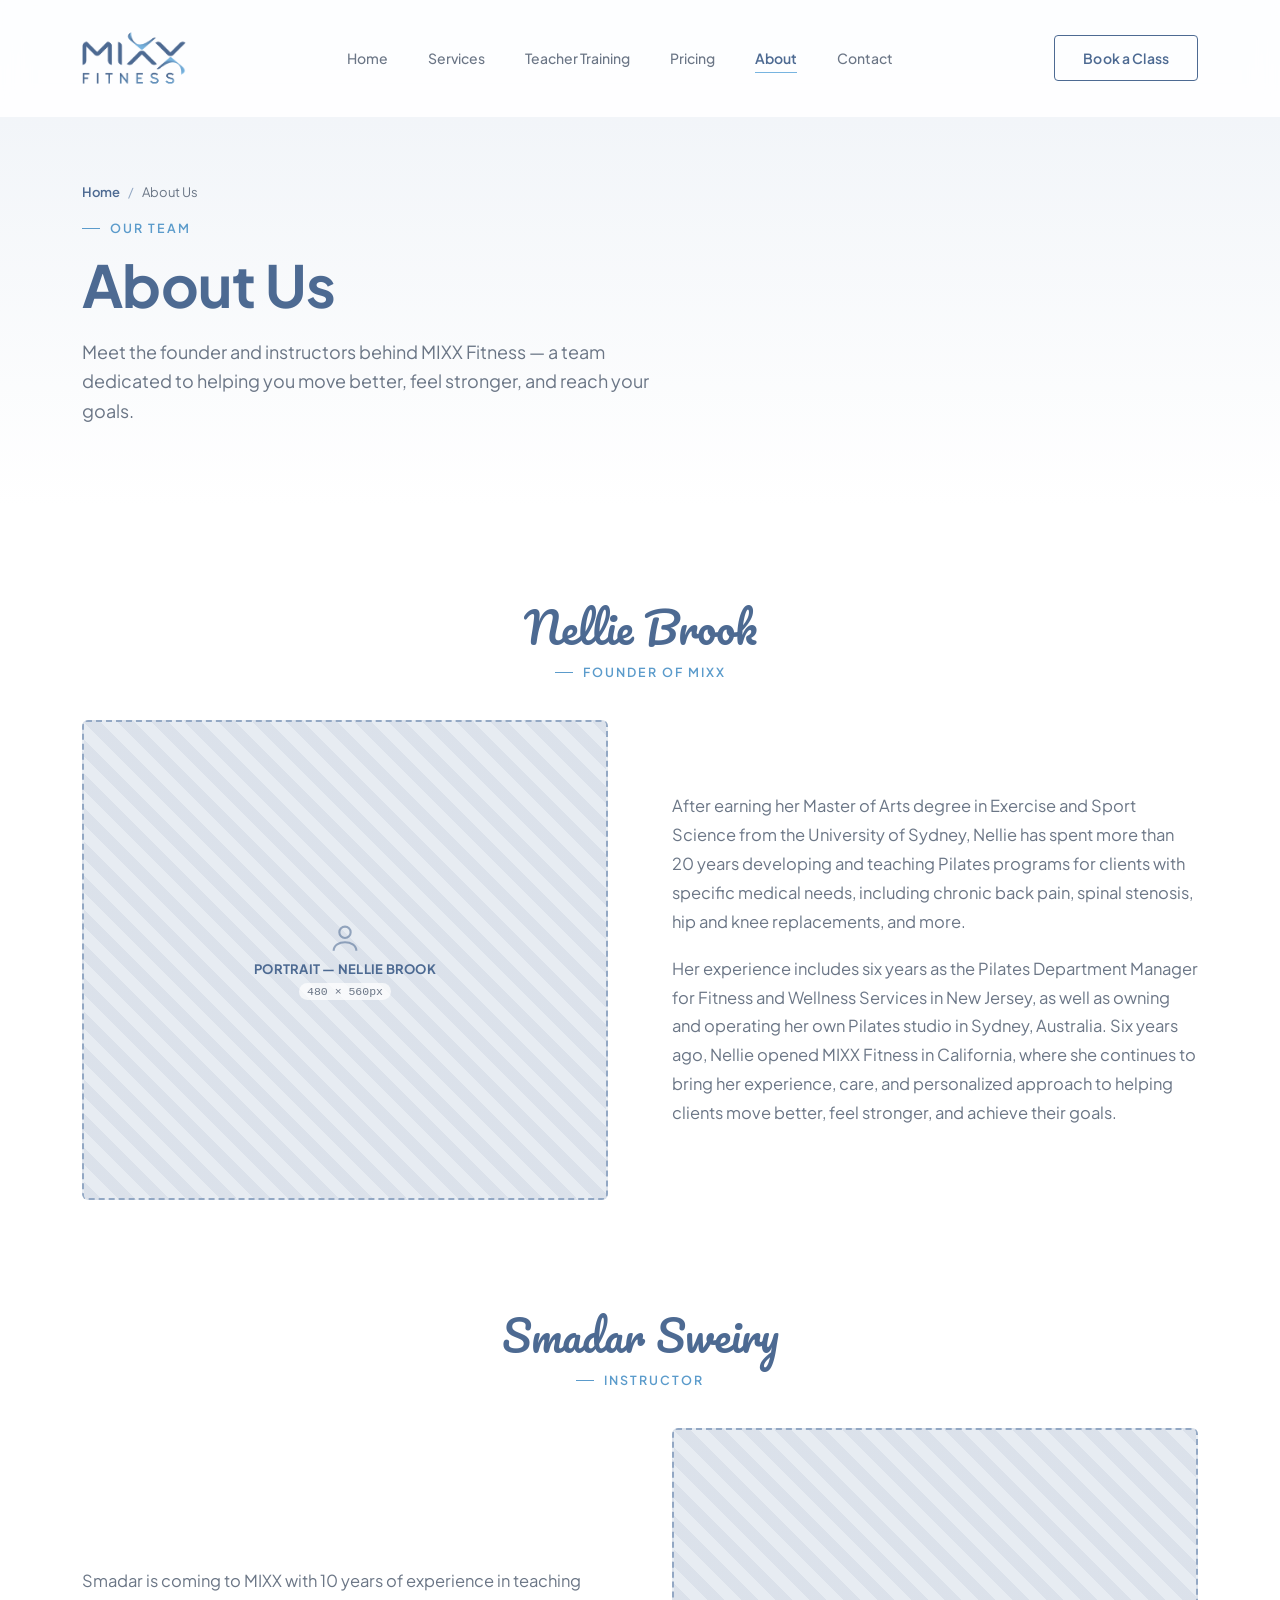
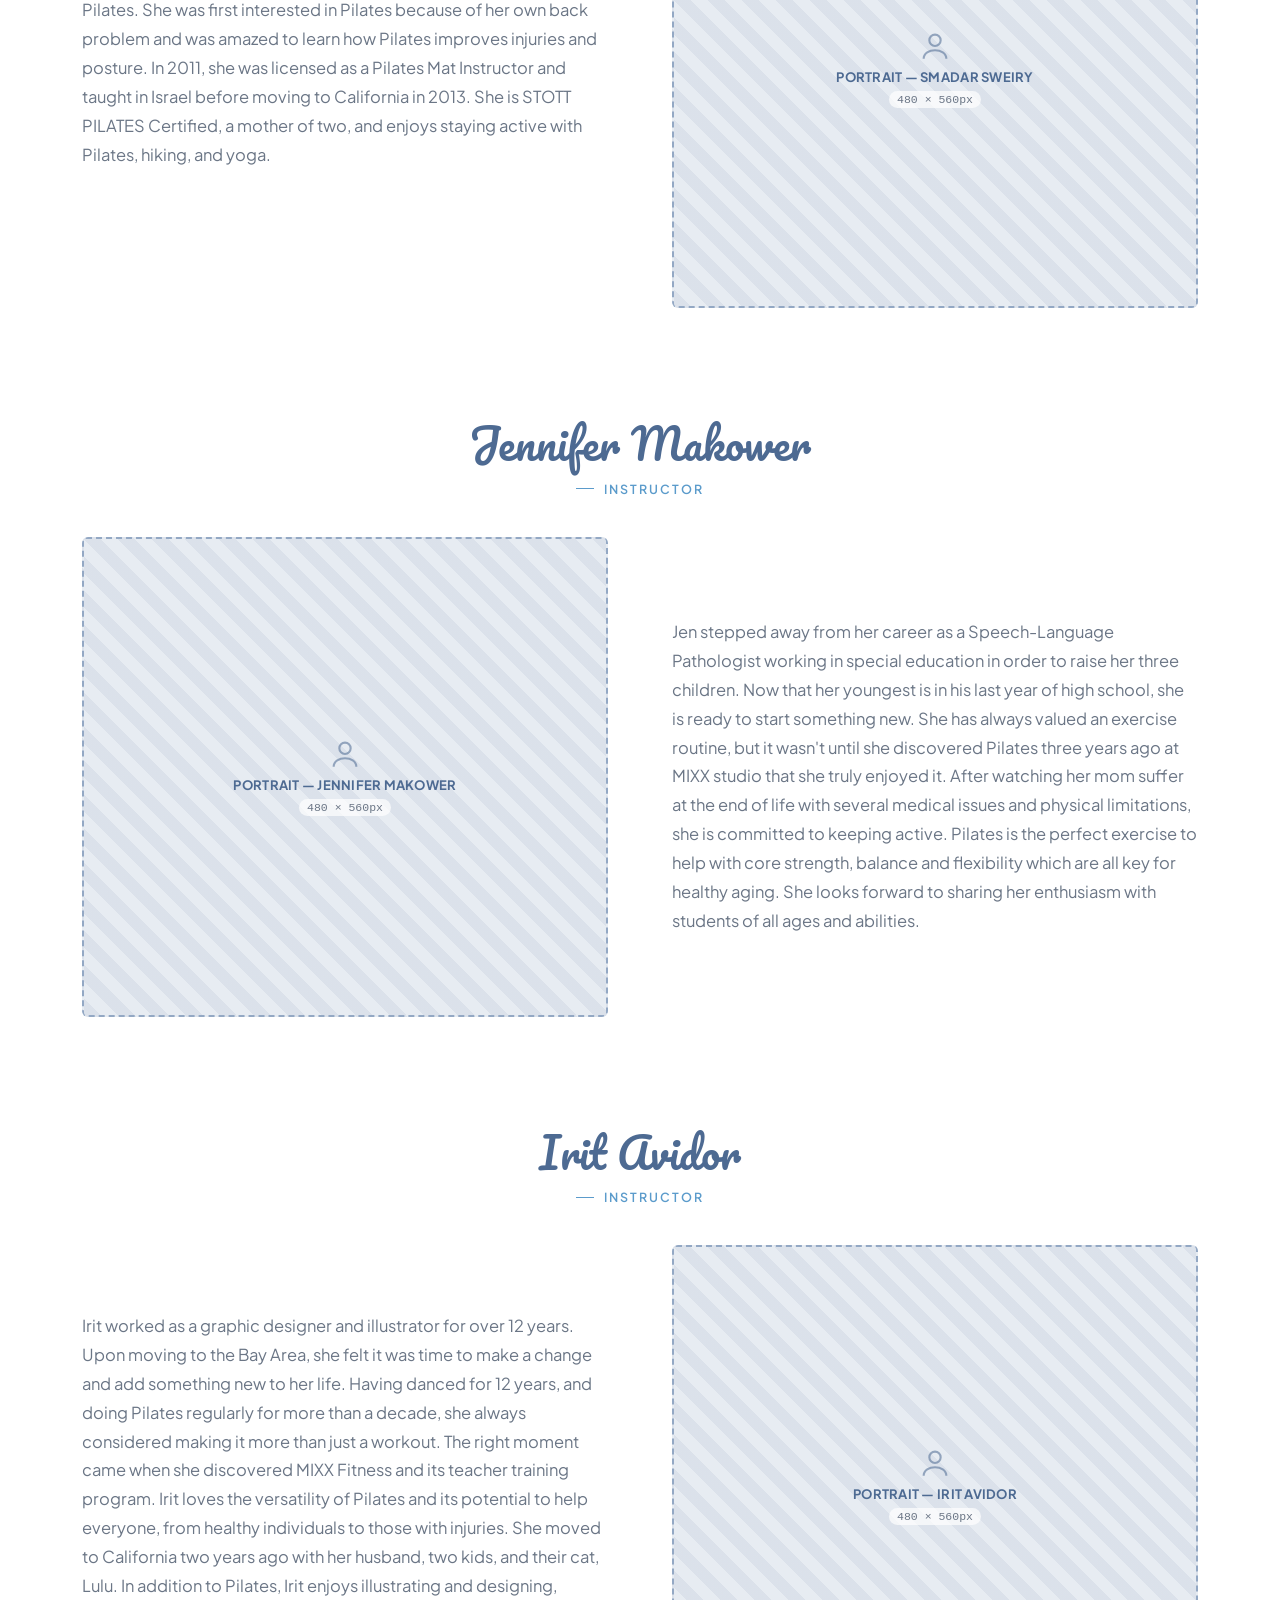
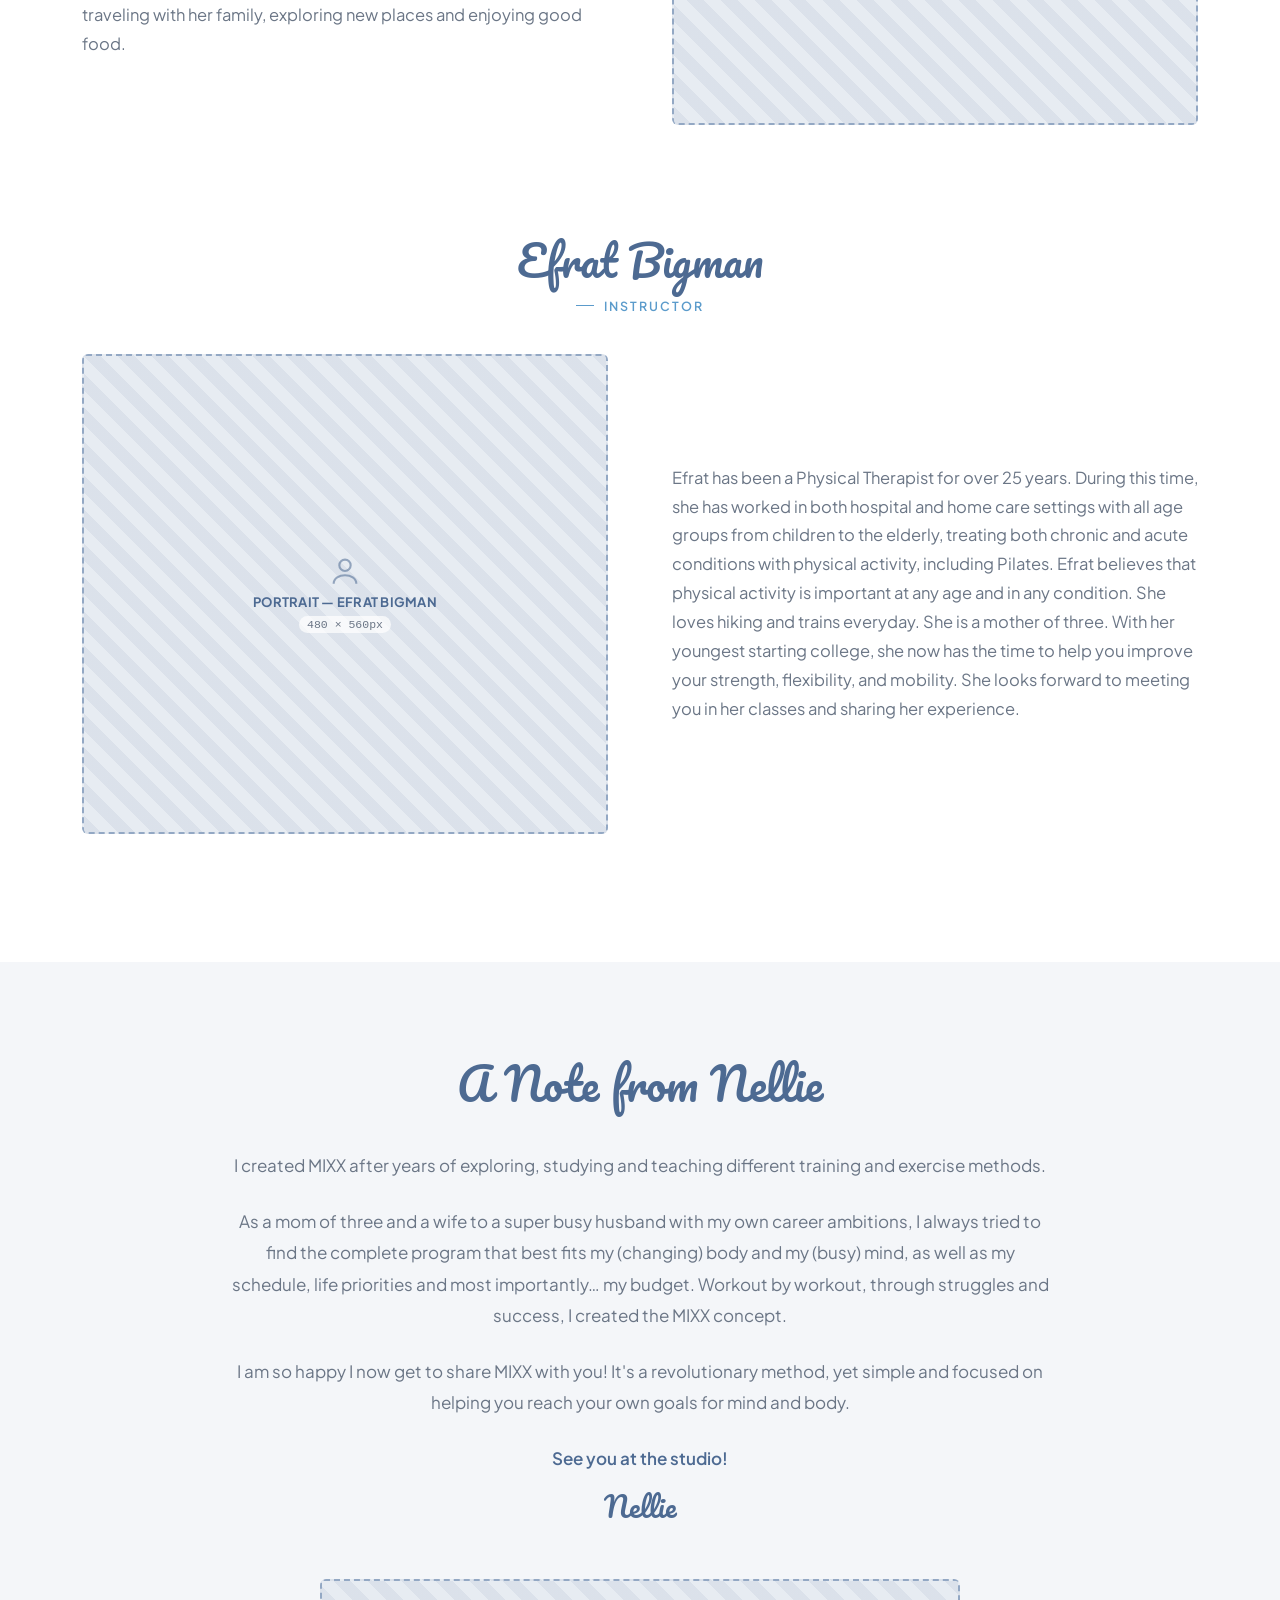
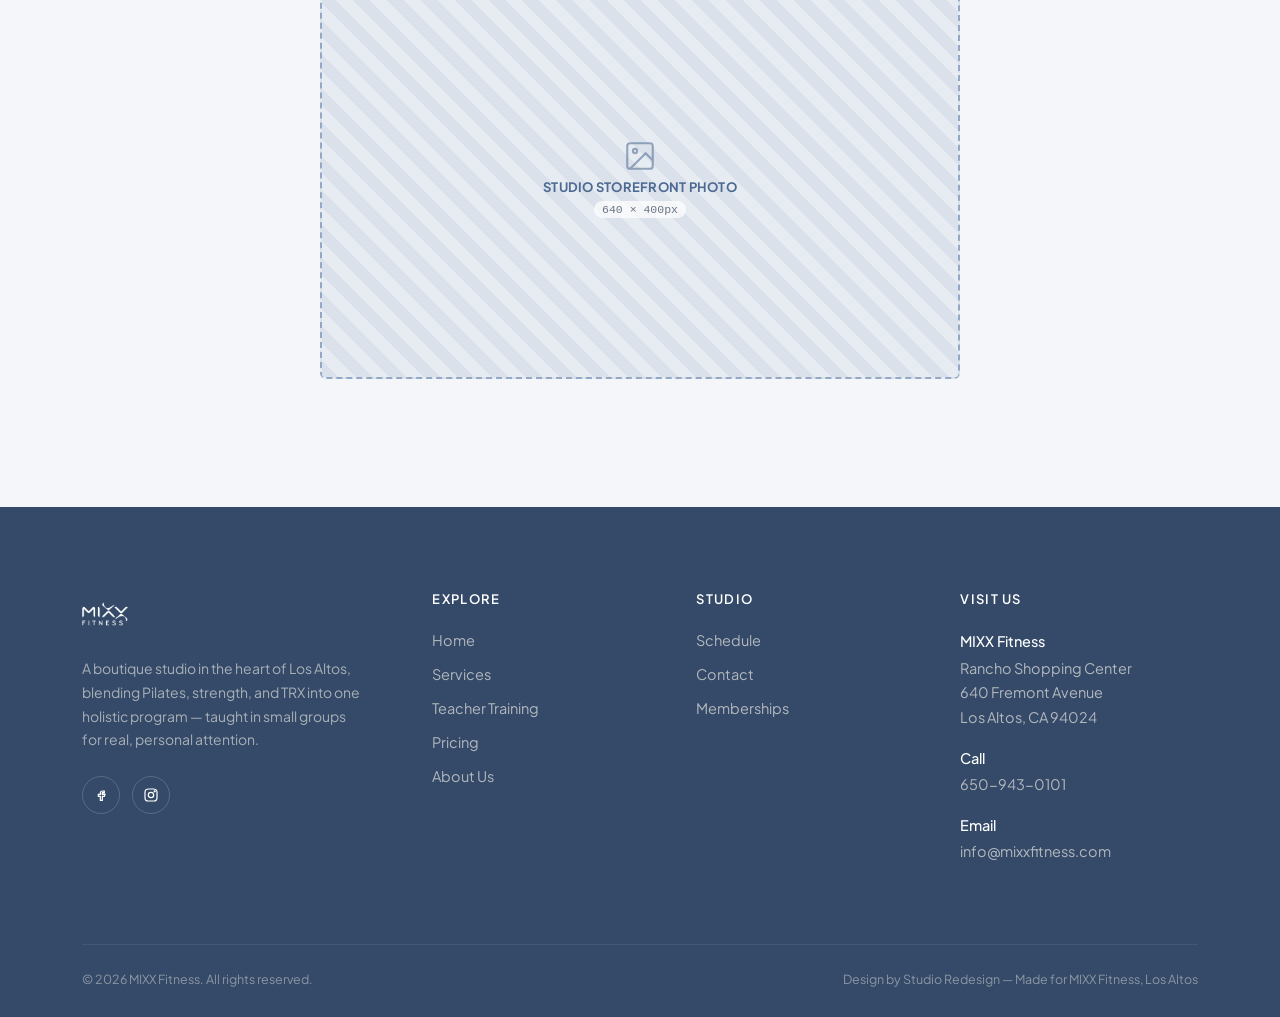
==== about.html @ 236ae7f0 "first commit" ====
<!DOCTYPE html>
<html lang="en">
<head>
<meta charset="UTF-8">
<meta name="viewport" content="width=device-width, initial-scale=1.0">
<title>About Us — MIXX Fitness</title>

<link rel="preconnect" href="https://fonts.googleapis.com">
<link rel="preconnect" href="https://fonts.gstatic.com" crossorigin>
<link href="https://fonts.googleapis.com/css2?family=Pacifico&family=Plus+Jakarta+Sans:ital,wght@0,400;0,500;0,600;0,700;0,800;1,400;1,500&display=swap" rel="stylesheet">
<link rel="stylesheet" href="assets/css/styles.css">
</head>
<body>

<header id="siteHeader">
  <div class="wrap nav-inner">
    <a href="index.html" class="logo">
      <img src="assets/images/logo.png" alt="MIXX Fitness logo" width="52" height="52">
    </a>
    <nav class="primary-nav" id="primaryNav">
      <a href="index.html">Home</a>
      <a href="services.html">Services</a>
      <a href="teacher-training.html">Teacher Training</a>
      <a href="pricing.html">Pricing</a>
      <a href="about.html" class="active">About</a>
      <a href="contact.html">Contact</a>
    </nav>
    <div class="header-cta">
      <a href="contact.html" class="btn btn-outline">Book a Class</a>
      <button class="menu-toggle" id="menuToggle" aria-label="Toggle menu">
        <span></span><span></span><span></span>
      </button>
    </div>
  </div>
</header>

<main>

  <!-- =====================================================================
       PAGE HERO — About Us
       ===================================================================== -->
  <section class="page-hero">
    <div class="wrap">
      <div class="breadcrumb reveal"><a href="index.html">Home</a><span>/</span>About Us</div>
      <div class="eyebrow reveal">Our Team</div>
      <h1 class="reveal">About Us</h1>
      <p class="lede reveal">Meet the founder and instructors behind MIXX Fitness — a team dedicated to helping you move better, feel stronger, and reach your goals.</p>
    </div>
  </section>

  <!-- =====================================================================
       TEAM BIOS
       ===================================================================== -->
  <section class="method section-pad" style="padding-top:96px;">
    <div class="wrap">

      <!-- Nellie Brook -->
      <div class="reveal" style="text-align:center; margin-bottom:40px;">
        <h2 style="font-family:var(--font-cursive); font-weight:400; color:var(--navy); font-size:clamp(30px,3.4vw,42px); line-height:1.2;">Nellie Brook</h2>
        <div class="eyebrow" style="justify-content:center; margin-top:12px;">Founder of MIXX</div>
      </div>
      <div class="method-row reveal" style="margin-bottom:110px;">
        <!-- IMAGE: Nellie portrait -->
        <div class="method-visual" style="height:480px;">
          <div class="img-placeholder">
            <svg class="ph-icon" viewBox="0 0 24 24" fill="none" stroke="currentColor" stroke-width="1.5"><circle cx="12" cy="8" r="4"/><path d="M4 21c0-4 4-6 8-6s8 2 8 6"/></svg>
            <span class="ph-label">PORTRAIT — NELLIE BROOK</span>
            <span class="ph-dims">480 × 560px</span>
          </div>
        </div>
        <div class="method-text">
          <p style="margin-bottom:18px;">After earning her Master of Arts degree in Exercise and Sport Science from the University of Sydney, Nellie has spent more than 20 years developing and teaching Pilates programs for clients with specific medical needs, including chronic back pain, spinal stenosis, hip and knee replacements, and more.</p>
          <p>Her experience includes six years as the Pilates Department Manager for Fitness and Wellness Services in New Jersey, as well as owning and operating her own Pilates studio in Sydney, Australia. Six years ago, Nellie opened MIXX Fitness in California, where she continues to bring her experience, care, and personalized approach to helping clients move better, feel stronger, and achieve their goals.</p>
        </div>
      </div>

      <!-- Smadar Sweiry -->
      <div class="reveal" style="text-align:center; margin-bottom:40px;">
        <h2 style="font-family:var(--font-cursive); font-weight:400; color:var(--navy); font-size:clamp(30px,3.4vw,42px); line-height:1.2;">Smadar Sweiry</h2>
        <div class="eyebrow" style="justify-content:center; margin-top:12px;">Instructor</div>
      </div>
      <div class="method-row reverse reveal" style="margin-bottom:110px;">
        <!-- IMAGE: Smadar portrait -->
        <div class="method-visual" style="height:480px;">
          <div class="img-placeholder">
            <svg class="ph-icon" viewBox="0 0 24 24" fill="none" stroke="currentColor" stroke-width="1.5"><circle cx="12" cy="8" r="4"/><path d="M4 21c0-4 4-6 8-6s8 2 8 6"/></svg>
            <span class="ph-label">PORTRAIT — SMADAR SWEIRY</span>
            <span class="ph-dims">480 × 560px</span>
          </div>
        </div>
        <div class="method-text">
          <p>Smadar is coming to MIXX with 10 years of experience in teaching Pilates. She was first interested in Pilates because of her own back problem and was amazed to learn how Pilates improves injuries and posture. In 2011, she was licensed as a Pilates Mat Instructor and taught in Israel before moving to California in 2013. She is STOTT PILATES Certified, a mother of two, and enjoys staying active with Pilates, hiking, and yoga.</p>
        </div>
      </div>

      <!-- Jennifer Makower -->
      <div class="reveal" style="text-align:center; margin-bottom:40px;">
        <h2 style="font-family:var(--font-cursive); font-weight:400; color:var(--navy); font-size:clamp(30px,3.4vw,42px); line-height:1.2;">Jennifer Makower</h2>
        <div class="eyebrow" style="justify-content:center; margin-top:12px;">Instructor</div>
      </div>
      <div class="method-row reveal" style="margin-bottom:110px;">
        <!-- IMAGE: Jennifer portrait -->
        <div class="method-visual" style="height:480px;">
          <div class="img-placeholder">
            <svg class="ph-icon" viewBox="0 0 24 24" fill="none" stroke="currentColor" stroke-width="1.5"><circle cx="12" cy="8" r="4"/><path d="M4 21c0-4 4-6 8-6s8 2 8 6"/></svg>
            <span class="ph-label">PORTRAIT — JENNIFER MAKOWER</span>
            <span class="ph-dims">480 × 560px</span>
          </div>
        </div>
        <div class="method-text">
          <p>Jen stepped away from her career as a Speech-Language Pathologist working in special education in order to raise her three children. Now that her youngest is in his last year of high school, she is ready to start something new. She has always valued an exercise routine, but it wasn't until she discovered Pilates three years ago at MIXX studio that she truly enjoyed it. After watching her mom suffer at the end of life with several medical issues and physical limitations, she is committed to keeping active. Pilates is the perfect exercise to help with core strength, balance and flexibility which are all key for healthy aging. She looks forward to sharing her enthusiasm with students of all ages and abilities.</p>
        </div>
      </div>

      <!-- Irit Avidor -->
      <div class="reveal" style="text-align:center; margin-bottom:40px;">
        <h2 style="font-family:var(--font-cursive); font-weight:400; color:var(--navy); font-size:clamp(30px,3.4vw,42px); line-height:1.2;">Irit Avidor</h2>
        <div class="eyebrow" style="justify-content:center; margin-top:12px;">Instructor</div>
      </div>
      <div class="method-row reverse reveal" style="margin-bottom:110px;">
        <!-- IMAGE: Irit portrait -->
        <div class="method-visual" style="height:480px;">
          <div class="img-placeholder">
            <svg class="ph-icon" viewBox="0 0 24 24" fill="none" stroke="currentColor" stroke-width="1.5"><circle cx="12" cy="8" r="4"/><path d="M4 21c0-4 4-6 8-6s8 2 8 6"/></svg>
            <span class="ph-label">PORTRAIT — IRIT AVIDOR</span>
            <span class="ph-dims">480 × 560px</span>
          </div>
        </div>
        <div class="method-text">
          <p>Irit worked as a graphic designer and illustrator for over 12 years. Upon moving to the Bay Area, she felt it was time to make a change and add something new to her life. Having danced for 12 years, and doing Pilates regularly for more than a decade, she always considered making it more than just a workout. The right moment came when she discovered MIXX Fitness and its teacher training program. Irit loves the versatility of Pilates and its potential to help everyone, from healthy individuals to those with injuries. She moved to California two years ago with her husband, two kids, and their cat, Lulu. In addition to Pilates, Irit enjoys illustrating and designing, traveling with her family, exploring new places and enjoying good food.</p>
        </div>
      </div>

      <!-- Efrat Bigman -->
      <div class="reveal" style="text-align:center; margin-bottom:40px;">
        <h2 style="font-family:var(--font-cursive); font-weight:400; color:var(--navy); font-size:clamp(30px,3.4vw,42px); line-height:1.2;">Efrat Bigman</h2>
        <div class="eyebrow" style="justify-content:center; margin-top:12px;">Instructor</div>
      </div>
      <div class="method-row reveal">
        <!-- IMAGE: Efrat portrait -->
        <div class="method-visual" style="height:480px;">
          <div class="img-placeholder">
            <svg class="ph-icon" viewBox="0 0 24 24" fill="none" stroke="currentColor" stroke-width="1.5"><circle cx="12" cy="8" r="4"/><path d="M4 21c0-4 4-6 8-6s8 2 8 6"/></svg>
            <span class="ph-label">PORTRAIT — EFRAT BIGMAN</span>
            <span class="ph-dims">480 × 560px</span>
          </div>
        </div>
        <div class="method-text">
          <p>Efrat has been a Physical Therapist for over 25 years. During this time, she has worked in both hospital and home care settings with all age groups from children to the elderly, treating both chronic and acute conditions with physical activity, including Pilates. Efrat believes that physical activity is important at any age and in any condition. She loves hiking and trains everyday. She is a mother of three. With her youngest starting college, she now has the time to help you improve your strength, flexibility, and mobility. She looks forward to meeting you in her classes and sharing her experience.</p>
        </div>
      </div>

    </div>
  </section>

  <!-- =====================================================================
       A NOTE FROM NELLIE
       ===================================================================== -->
  <section class="section-pad" style="background:var(--sand); padding-top:96px;">
    <div class="wrap">
      <div class="reveal" style="max-width:820px; margin:0 auto; text-align:center;">
        <h2 style="font-family:var(--font-cursive); font-weight:400; color:var(--navy); font-size:clamp(30px,3.6vw,44px); line-height:1.2; margin-bottom:40px;">A Note from Nellie</h2>

        <p style="font-size:17px; line-height:1.85; color:var(--ink-soft); margin-bottom:24px;">I created MIXX after years of exploring, studying and teaching different training and exercise methods.</p>

        <p style="font-size:17px; line-height:1.85; color:var(--ink-soft); margin-bottom:24px;">As a mom of three and a wife to a super busy husband with my own career ambitions, I always tried to find the complete program that best fits my (changing) body and my (busy) mind, as well as my schedule, life priorities and most importantly… my budget. Workout by workout, through struggles and success, I created the MIXX concept.</p>

        <p style="font-size:17px; line-height:1.85; color:var(--ink-soft); margin-bottom:24px;">I am so happy I now get to share MIXX with you! It's a revolutionary method, yet simple and focused on helping you reach your own goals for mind and body.</p>

        <p style="font-size:17px; line-height:1.85; color:var(--navy); font-weight:600; margin-bottom:8px;">See you at the studio!</p>
        <p style="font-family:var(--font-cursive); font-weight:400; color:var(--navy); font-size:28px; margin-bottom:48px;">Nellie</p>

        <!-- IMAGE: Studio storefront photo -->
        <div class="method-visual" style="height:400px; max-width:640px; margin:0 auto;">
          <div class="img-placeholder">
            <svg class="ph-icon" viewBox="0 0 24 24" fill="none" stroke="currentColor" stroke-width="1.5"><rect x="3" y="3" width="18" height="18" rx="2"/><circle cx="8.5" cy="8.5" r="1.5"/><path d="M21 15l-5-5L5 21"/></svg>
            <span class="ph-label">STUDIO STOREFRONT PHOTO</span>
            <span class="ph-dims">640 × 400px</span>
          </div>
        </div>
      </div>
    </div>
  </section>

</main>

<footer>
  <div class="wrap">
    <div class="footer-grid">
      <div class="footer-brand reveal">
        <a href="index.html" class="logo">
          <img src="assets/images/logo.png" alt="MIXX Fitness logo" width="46" height="46">
        </a>
        <p>A boutique studio in the heart of Los Altos, blending Pilates, strength, and TRX into one holistic program — taught in small groups for real, personal attention.</p>
        <div class="footer-socials">
          <a href="#" aria-label="Facebook"><svg viewBox="0 0 24 24" stroke-width="1.8"><path d="M14 9h3V6h-3c-1.7 0-3 1.3-3 3v2H8v3h3v6h3v-6h3l1-3h-4V9c0-.6.4-1 1-1z"/></svg></a>
          <a href="#" aria-label="Instagram"><svg viewBox="0 0 24 24" stroke-width="1.8"><rect x="3" y="3" width="18" height="18" rx="5"/><circle cx="12" cy="12" r="4"/><circle cx="17.5" cy="6.5" r="0.8" fill="white"/></svg></a>
        </div>
      </div>
      <div class="footer-col reveal">
        <h4>Explore</h4>
        <ul>
          <li><a href="index.html">Home</a></li>
          <li><a href="services.html">Services</a></li>
          <li><a href="teacher-training.html">Teacher Training</a></li>
          <li><a href="pricing.html">Pricing</a></li>
          <li><a href="about.html">About Us</a></li>
        </ul>
      </div>
      <div class="footer-col reveal">
        <h4>Studio</h4>
        <ul>
          <li><a href="schedule.html">Schedule</a></li>
          <li><a href="contact.html">Contact</a></li>
          <li><a href="pricing.html">Memberships</a></li>
        </ul>
      </div>
      <div class="footer-col reveal">
        <h4>Visit Us</h4>
        <div class="contact-line"><strong>MIXX Fitness</strong>Rancho Shopping Center<br>640 Fremont Avenue<br>Los Altos, CA 94024</div>
        <div class="contact-line"><strong>Call</strong>650-943-0101</div>
        <div class="contact-line"><strong>Email</strong>info@mixxfitness.com</div>
      </div>
    </div>
    <div class="footer-bottom">
      <span>© 2026 MIXX Fitness. All rights reserved.</span>
      <span>Design by Studio Redesign — Made for MIXX Fitness, Los Altos</span>
    </div>
  </div>
</footer>

<button class="top-btn" id="topBtn" aria-label="Back to top">
  <svg viewBox="0 0 24 24" fill="none" stroke-width="2" stroke-linecap="round" stroke-linejoin="round"><path d="M12 19V5M5 12l7-7 7 7"/></svg>
</button>

<script src="assets/js/script.js"></script>
</body>
</html>
---- assets/css/styles.css ----
/* =====================================================================
   MIXX FITNESS — SHARED STYLESHEET
   Used by every page. Edit here once, it updates the whole site.
   ===================================================================== */

:root{
  --navy: #4D6A92;
  --navy-deep: #344A68;
  --sand: #F4F6F9;
  --sand-soft: #FFFFFF;
  --clay: #77B4E0;
  --clay-dark: #5B9BCB;
  --sage: #93A8C4;
  --sage-deep: #6E84A4;
  --ink: #38465A;
  --ink-soft: #6B7686;
  --line: rgba(77,106,146,0.14);
  --white: #FFFFFF;

  --font-display: 'Plus Jakarta Sans', sans-serif;
  --font-body: 'Plus Jakarta Sans', sans-serif;
  --font-cursive: 'Pacifico', cursive;

  --container: 1180px;
  --radius: 4px;
}

*{ margin:0; padding:0; box-sizing:border-box; }
html{ scroll-behavior:smooth; }
body{
  font-family: var(--font-body);
  color: var(--ink);
  background: var(--sand-soft);
  -webkit-font-smoothing: antialiased;
  overflow-x:hidden;
}
img{ max-width:100%; display:block; }
a{ color:inherit; text-decoration:none; }
ul{ list-style:none; }
button{ font-family:inherit; cursor:pointer; border:none; background:none; }

.wrap{
  max-width: var(--container);
  margin: 0 auto;
  padding: 0 32px;
}

/* =====================================================================
   IMAGE PLACEHOLDER SYSTEM
   Every spot in this site where a real photo/image should go uses this
   placeholder so it's obvious in the browser AND in the file.
   TO REPLACE: delete the .img-placeholder <div> and put your own
   <img src="assets/images/your-file.jpg" alt="..."> in its place,
   using the same dimensions noted in the label.
   ===================================================================== */
.img-placeholder{
  width:100%;
  height:100%;
  background:
    repeating-linear-gradient(45deg, rgba(77,106,146,0.08) 0px, rgba(77,106,146,0.08) 12px, transparent 12px, transparent 24px),
    #E7ECF2;
  border: 2px dashed var(--sage);
  border-radius: 4px;
  display:flex;
  flex-direction:column;
  align-items:center;
  justify-content:center;
  text-align:center;
  color: var(--navy);
  gap:6px;
  padding: 16px;
  min-height: 100px;
}
.img-placeholder .ph-icon{
  width:34px; height:34px;
  opacity:0.55;
}
.img-placeholder .ph-label{
  font-size:13px;
  font-weight:700;
  letter-spacing:0.02em;
}
.img-placeholder .ph-dims{
  font-size:11.5px;
  font-family: monospace;
  color: var(--ink-soft);
  background: rgba(255,255,255,0.7);
  padding: 2px 8px;
  border-radius: 100px;
}

/* =====================================================================
   MOTION
   ===================================================================== */
@media (prefers-reduced-motion: no-preference){
  .reveal{
    opacity:0;
    transform: translateY(28px);
    transition: opacity .8s cubic-bezier(.2,.7,.2,1), transform .8s cubic-bezier(.2,.7,.2,1);
  }
  .reveal.in{
    opacity:1;
    transform: translateY(0);
  }
  .reveal-stagger > *{ transition-delay: calc(var(--i, 0) * 90ms); }
}
@media (prefers-reduced-motion: reduce){
  .reveal{ opacity:1; transform:none; }
}

/* =====================================================================
   EYEBROW LABELS
   ===================================================================== */
.eyebrow{
  font-family: var(--font-body);
  font-size: 12.5px;
  font-weight: 600;
  letter-spacing: 0.16em;
  text-transform: uppercase;
  color: var(--clay-dark);
  display:flex;
  align-items:center;
  gap:10px;
}
.eyebrow::before{
  content:'';
  width:18px; height:1px;
  background: var(--clay-dark);
  display:inline-block;
}

/* =====================================================================
   PLAIN LABEL
   Simple styled text label (not the small-caps "eyebrow" tag style).
   Used where a plain, readable line is wanted above a headline.
   ===================================================================== */
.plain-label{
  font-family: var(--font-body);
  font-size: 15px;
  font-weight: 600;
  color: var(--clay-dark);
  margin-bottom: 14px;
}

/* =====================================================================
   HEADER / NAVIGATION
   ===================================================================== */
header{
  position: fixed;
  top:0; left:0; right:0;
  z-index: 1000;
  background: rgba(255,255,255,0.88);
  backdrop-filter: blur(14px) saturate(140%);
  -webkit-backdrop-filter: blur(14px) saturate(140%);
  border-bottom: 1px solid transparent;
  transition: border-color .3s ease, background .3s ease;
}
header.scrolled{
  border-bottom: 1px solid var(--line);
}
.nav-inner{
  display:flex;
  align-items:center;
  justify-content:space-between;
  height: 116px;
}

/* Logo lockup: image + wordmark fallback text removed; image only */
.logo{
  display:flex;
  align-items:center;
  gap:10px;
}
.logo img{
  height: 78px;
  width: auto;
  display:block;
}
header .logo img{ height: 104px; }

nav.primary-nav{
  display:flex;
  align-items:center;
  gap:40px;
}
nav.primary-nav a{
  font-size: 14px;
  font-weight:500;
  color: var(--ink-soft);
  position:relative;
  padding: 6px 0;
  transition: color .25s ease;
}
nav.primary-nav a:hover{ color: var(--navy); }
nav.primary-nav a.active{ color: var(--navy); font-weight:600; }
nav.primary-nav a::after{
  content:'';
  position:absolute;
  left:0; bottom:0;
  height:1.5px; width:0%;
  background: var(--clay);
  transition: width .3s ease;
}
nav.primary-nav a:hover::after{ width:100%; }
nav.primary-nav a.active::after{ width:100%; }

.header-cta{
  display:flex;
  align-items:center;
  gap:28px;
}
.btn{
  display:inline-flex;
  align-items:center;
  justify-content:center;
  gap:8px;
  padding: 13px 28px;
  border-radius: var(--radius);
  font-size: 14px;
  font-weight:600;
  letter-spacing:0.01em;
  transition: transform .25s ease, box-shadow .25s ease, background .25s ease, color .25s ease;
  white-space:nowrap;
}
.btn-primary{
  background: var(--navy);
  color: var(--sand-soft);
}
.btn-primary:hover{
  background: var(--clay-dark);
  transform: translateY(-2px);
  box-shadow: 0 10px 24px rgba(91,155,203,0.32);
}
.btn-outline{
  border: 1.4px solid var(--navy);
  color: var(--navy);
  background: transparent;
}
.btn-outline:hover{
  background: var(--navy);
  color: var(--sand-soft);
  transform: translateY(-2px);
}
.btn-clay{
  background: #fff;
  color: var(--navy);
  border: 1.4px solid var(--line);
}
.btn-clay:hover{
  background: var(--clay);
  color: #fff;
  border-color: var(--clay);
  transform: translateY(-2px);
  box-shadow: 0 12px 26px rgba(77,106,146,0.32);
}
.btn-ghost-light{
  border: 1.4px solid rgba(255,255,255,0.55);
  color: var(--white);
}
.btn-ghost-light:hover{
  background: rgba(255,255,255,0.12);
  border-color: var(--white);
}
.btn-white{
  background:#fff;
  color: var(--navy);
}
.btn-white:hover{
  background: var(--clay);
  color:#fff;
  transform: translateY(-2px);
}

.menu-toggle{
  display:none;
  flex-direction:column;
  gap:5px;
  width:26px;
  z-index:1001;
}
.menu-toggle span{
  height:2px; width:100%;
  background: var(--navy);
  transition: transform .3s ease, opacity .3s ease;
}

/* =====================================================================
   PAGE HERO (used on inner pages: services, pricing, about, contact, etc)
   ===================================================================== */
.page-hero{
  padding: 184px 0 80px;
  background: linear-gradient(180deg, #EEF2F7 0%, var(--sand-soft) 100%);
}
.page-hero .eyebrow{ justify-content:flex-start; margin-bottom:18px; }
.page-hero h1{
  font-family: var(--font-display);
  font-weight:700;
  font-size: clamp(36px, 4.6vw, 58px);
  line-height:1.08;
  color: var(--navy);
  letter-spacing:-0.01em;
  max-width:760px;
}
.page-hero p.lede{
  font-size:18px;
  line-height:1.65;
  color: var(--ink-soft);
  max-width:600px;
  margin-top:20px;
}
.breadcrumb{
  display:flex;
  align-items:center;
  gap:8px;
  font-size:13px;
  color: var(--ink-soft);
  margin-bottom:20px;
}
.breadcrumb a{ color: var(--navy); font-weight:600; }
.breadcrumb span{ color: var(--sage); }

/* =====================================================================
   HERO (homepage)
   ===================================================================== */
.hero{
  position:relative;
  padding: 184px 0 0;
  background: var(--sand-soft);
  overflow:hidden;
}
.hero-grid{
  display:grid;
  grid-template-columns: 1fr 1fr;
  gap: 64px;
  align-items:center;
}
.hero-copy{
  padding-bottom: 96px;
  position:relative;
  z-index:2;
}
.hero-copy h1{
  font-family: var(--font-display);
  font-weight:700;
  font-size: clamp(40px, 5.4vw, 67px);
  line-height: 1.06;
  color: var(--navy);
  margin: 6px 0 26px;
  letter-spacing: -0.01em;
}
.mixx-word{
  white-space: nowrap;
  display:inline-block;
}
/* Full MIXX logo inline inside hero h1 */
.hero-mixx-logo {
  display: inline-block;
  height: 0.92em;
  width: auto;
  vertical-align: middle;
  transform: translateY(-0.05em);
  margin: 0 0.08em;
}
.hero-xx-mark{
  display:inline-block;
  height: 0.78em;
  width: auto;
  vertical-align: middle;
  transform: translateY(-0.08em);
  margin-left: 0.04em;
}
.mixx-word.dark-bg .hero-xx-mark{
  filter: drop-shadow(0 0 0 rgba(255,255,255,1)) drop-shadow(0 0 5px rgba(255,255,255,0.85)) drop-shadow(0 0 1px rgba(255,255,255,1));
}
.hero-copy p.lede{
  font-size: 18px;
  line-height: 1.65;
  color: var(--ink-soft);
  max-width: 470px;
  margin-bottom: 38px;
}
.hero-actions{
  display:flex;
  gap:16px;
  flex-wrap:wrap;
  margin-bottom: 52px;
}
.hero-meta{
  display:flex;
  gap: 38px;
  flex-wrap:wrap;
}
.hero-meta .stat{
  display:flex;
  flex-direction:column;
}
.hero-meta .stat .n{
  font-family: var(--font-display);
  font-size: 30px;
  color: var(--navy);
  font-weight:700;
}
.hero-meta .stat .l{
  font-size: 12.5px;
  color: var(--ink-soft);
  letter-spacing:0.02em;
  margin-top:2px;
}

.hero-visual{
  position:relative;
  height: 620px;
  border-radius: 6px;
  overflow:hidden;
}
.hero-dotcard{
  position:absolute;
  left: 28px;
  bottom: 28px;
  background: rgba(255,255,255,0.94);
  backdrop-filter: blur(10px);
  border-radius: 4px;
  padding: 20px 22px;
  display:flex;
  align-items:center;
  gap:16px;
  box-shadow: 0 24px 48px rgba(52,74,104,0.3);
  z-index:3;
}
.dotgroup{ display:flex; gap:6px; }
.dotgroup .d{ width:9px; height:9px; border-radius:50%; background: var(--line); }
.dotgroup .d.on{ background: var(--clay); }
.hero-dotcard .txt{ font-size:13px; line-height:1.4; color: var(--navy); font-weight:600; max-width:150px;}
.hero-dotcard .txt span{ display:block; font-weight:400; color: var(--ink-soft); font-size:12px; margin-top:2px; }

.hero-tag-floating{
  position:absolute;
  top: 38px;
  right: -18px;
  background: var(--navy);
  color:#fff;
  font-family: var(--font-cursive);
  font-style:normal;
  font-size: 19px;
  padding: 14px 26px;
  border-radius: 100px 4px 100px 100px;
  box-shadow: 0 18px 30px rgba(77,106,146,0.35);
  transform: rotate(4deg);
  z-index:3;
}

/* ===== marquee strip ===== */
.strip{
  background: var(--navy);
  color: rgba(247,243,236,0.78);
  overflow:hidden;
  padding: 16px 0;
  border-top: 1px solid rgba(255,255,255,0.06);
  border-bottom: 1px solid rgba(255,255,255,0.06);
}
.strip-track{
  display:flex;
  gap: 64px;
  white-space:nowrap;
  animation: scroll-strip 32s linear infinite;
  width:max-content;
}
.strip-track span{
  font-size: 13px;
  letter-spacing: 0.14em;
  text-transform:uppercase;
  font-weight:600;
  display:flex;
  align-items:center;
  gap:64px;
}
.strip-track span::after{
  content:'◆';
  color: var(--clay);
  font-size:8px;
}
@keyframes scroll-strip{
  from{ transform: translateX(0); }
  to{ transform: translateX(-50%); }
}

/* =====================================================================
   SECTION BASE
   ===================================================================== */
section{ position:relative; }
.section-pad{ padding: 128px 0; }
.section-head{
  max-width: 640px;
  margin-bottom: 64px;
}
.section-head.center{ margin-left:auto; margin-right:auto; text-align:center; }
.section-head h2{
  font-family: var(--font-display);
  font-weight:700;
  font-size: clamp(32px, 3.6vw, 46px);
  line-height:1.14;
  color: var(--navy);
  margin-top: 16px;
  letter-spacing:-0.01em;
}
.section-head p{
  font-size: 17px;
  line-height:1.7;
  color: var(--ink-soft);
  margin-top: 18px;
}

/* =====================================================================
   INTRO / PHILOSOPHY (homepage)
   ===================================================================== */
.intro.section-pad{ background: var(--sand-soft); padding-top: 30px !important; }
.intro-grid{
  display:grid;
  grid-template-columns: 1fr 1fr;
  gap: 64px;
  align-items:center;
}
.intro-grid .col-left{ position:static; }
.intro-body p{
  font-size: 18px;
  line-height: 1.85;
  color: var(--ink-soft);
  margin-bottom: 24px;
}
.intro-body p strong{ color: var(--navy); font-weight:600; }
.intro-divider{
  margin: 36px 0;
  width:64px;
  height:2px;
  background: var(--clay);
}
.session-motif{
  display:flex;
  align-items:center;
  gap:14px;
  margin-top:28px;
}
.session-motif .dotgroup .d{ width:11px; height:11px; }
.session-motif p{
  font-size:13.5px;
  color: var(--sage-deep);
  font-weight:600;
  letter-spacing:0.02em;
  margin:0;
}

/* =====================================================================
   PROGRAMS / SERVICE CARDS
   ===================================================================== */
.programs{ background: var(--sand); }
.program-grid{
  display:grid;
  grid-template-columns: repeat(3, 1fr);
  gap: 28px;
}
.program-card{
  background: var(--white);
  border-radius: 6px;
  padding: 40px 34px 38px;
  border: 1px solid var(--line);
  transition: transform .35s cubic-bezier(.2,.7,.2,1), box-shadow .35s ease, border-color .35s ease;
  position:relative;
  overflow:hidden;
}
.program-card::before{
  content:'';
  position:absolute;
  top:0; left:0;
  width:100%; height:3px;
  background: linear-gradient(90deg, var(--clay), var(--sage));
  transform: scaleX(0);
  transform-origin:left;
  transition: transform .4s ease;
}
.program-card:hover{
  transform: translateY(-8px);
  box-shadow: 0 30px 60px rgba(52,74,104,0.12);
  border-color: transparent;
}
.program-card:hover::before{ transform: scaleX(1); }
.program-icon{
  width: 52px; height:52px;
  border-radius: 50%;
  background: var(--sand);
  display:flex;
  align-items:center;
  justify-content:center;
  margin-bottom: 26px;
}
.program-icon svg{ width:24px; height:24px; stroke: var(--navy); }
.program-card h3{
  font-family: var(--font-display);
  font-size: 22px;
  font-weight:700;
  color: var(--navy);
  margin-bottom: 12px;
}
.program-card p{
  font-size: 15px;
  line-height:1.7;
  color: var(--ink-soft);
}
.program-card .tag{
  display:inline-block;
  margin-top:18px;
  font-size: 11.5px;
  font-weight:700;
  letter-spacing:0.08em;
  text-transform:uppercase;
  color: var(--clay-dark);
}
.program-card a.card-link{
  display:inline-flex;
  align-items:center;
  gap:6px;
  margin-top:20px;
  font-size:13.5px;
  font-weight:600;
  color: var(--navy);
}
.program-card a.card-link svg{ width:14px; height:14px; stroke:var(--navy); transition: transform .25s ease; }
.program-card a.card-link:hover svg{ transform: translateX(3px); }

/* =====================================================================
   ART BAND
   ===================================================================== */
.art-band{
  padding: 30px 0 20px;
  position: relative;
  overflow: hidden;
  background: #ffffff;
}
.art-band-content{
  position: relative;
  display: flex;
  align-items: center;
  justify-content: center;
  text-align: center;
  padding: 0 24px;
}
.art-band-content .eyebrow{ color: var(--clay); justify-content:center; }
.art-band-content .eyebrow::before{ display:none; }
.maxximize-line{
  margin: 0;
  padding: 0;
  line-height: 1.2;
  display: inline-flex;
  align-items: center;
  flex-wrap: nowrap;
  gap: 0;
  white-space: nowrap;
}
.maxximize-inline-wrap{
  display: inline-flex;
  align-items: center;
  flex-wrap: nowrap;
  justify-content: center;
  gap: 0;
  white-space: nowrap;
}
.maxximize-text{
  color: var(--navy);
  font-family: -apple-system, 'SF Pro Display', 'Helvetica Neue', sans-serif;
  font-weight: 400;
  font-size: 40px;
  line-height: 1.2;
  white-space: nowrap;
}
.maxximize-maxx-word{
  display: inline-flex;
  align-items: center;
  white-space: nowrap;
}
.maxximize-mixx-logo{
  height: 48px;
  width: 115px;
  display: inline-block;
  vertical-align: middle;
  object-fit: contain;
  margin-right: 8px;
}
.maxximize-m-mark{
  height: 48px;
  width: 36px;
  display: inline-block;
  vertical-align: middle;
  object-fit: contain;
  margin-left: 16px;
}
.maxximize-xx-mark{
  height: 49px;
  width: 70px;
  display: inline-block;
  vertical-align: middle;
  object-fit: contain;
}

/* =====================================================================
   METHOD (homepage + about)
   ===================================================================== */
.method{ background: var(--sand-soft); }
.method-row{
  display:grid;
  grid-template-columns: 1fr 1fr;
  gap: 64px;
  align-items:center;
  margin-bottom: 100px;
}
.method-row:last-child{ margin-bottom:0; }
.method-row.reverse .method-visual{ order:2; }
.method-row.reverse .method-text{ order:1; }
.method-visual{
  position:relative;
  height: 360px;
  border-radius: 6px;
  overflow:hidden;
}
.method-visual .num{
  position:absolute;
  bottom:24px; right:24px;
  font-family: var(--font-cursive);
  font-style:normal;
  font-size:52px;
  color: rgba(255,255,255,0.6);
  line-height:1;
  z-index:2;
  pointer-events:none;
}
.method-text .eyebrow{ margin-bottom:16px; }
.method-text h3{
  font-family: var(--font-display);
  font-weight:700;
  font-size: clamp(26px, 2.8vw, 34px);
  color: var(--navy);
  line-height:1.2;
  margin-bottom:18px;
}
/* Points 4 & 5 — client-specified font/size/weight/color */
.method-body-text {
  font-family: -apple-system, 'SF Pro Display', 'Helvetica Neue', sans-serif;
  font-weight: 700;
  font-size: 44px;
  line-height: 1.6;
  color: #25318D;
  font-style: normal;
}

.method-text p{
  font-size:16.5px;
  line-height:1.75;
  color: var(--ink-soft);
}

/* =====================================================================
   GETTING STARTED (homepage)
   ===================================================================== */
.start{ background: var(--navy); color: var(--sand-soft); position:relative; overflow:hidden; }
.start::before{
  content:'';
  position:absolute;
  top:-180px; right:-180px;
  width:480px; height:480px;
  background: radial-gradient(circle, rgba(119,180,224,0.25), transparent 70%);
}
.start::after{
  content:'';
  position:absolute;
  bottom:-220px; left:-160px;
  width:480px; height:480px;
  background: radial-gradient(circle, rgba(147,168,196,0.2), transparent 70%);
}
.start .section-head h2{ color: var(--sand-soft); }
.start .section-head p{ color: rgba(247,243,236,0.72); }
.start .eyebrow{ color: var(--clay); }
.getting-started-title{
  font-weight:800 !important;
  font-size: clamp(38px, 4.4vw, 56px) !important;
  letter-spacing:-0.01em;
}
.start-grid{
  display:grid;
  grid-template-columns: 1fr 1fr;
  gap: 28px;
  position:relative;
  z-index:2;
}
.start-card{
  background: rgba(255,255,255,0.28);
  border: 1px solid rgba(255,255,255,0.45);
  border-radius: 6px;
  padding: 44px 38px;
  transition: transform .35s ease, background .35s ease, border-color .35s ease;
}
.start-card:hover{
  transform: translateY(-6px);
  background: rgba(255,255,255,0.38);
  border-color: rgba(255,255,255,0.6);
}
.start-card .step-no{
  font-family: var(--font-cursive);
  font-style:normal;
  font-size: 19px;
  color: var(--clay);
  margin-bottom: 18px;
  display:block;
}
.start-card h3{
  font-family: var(--font-display);
  font-weight:700;
  font-size: 26px;
  margin-bottom: 16px;
}
.start-card p{
  font-size: 15px;
  line-height:1.75;
  color: rgba(247,243,236,0.95);
  margin-bottom: 28px;
}
.start-card .feat-list{ margin-bottom:28px; }
.start-card .feat-list li{
  font-size:14px;
  color: rgba(247,243,236,0.82);
  display:flex;
  align-items:flex-start;
  gap:10px;
  margin-bottom:10px;
}
.start-card .feat-list li svg{ width:15px; height:15px; stroke:var(--clay); flex-shrink:0; margin-top:2px; }

/* =====================================================================
   GENERIC CONTENT BLOCKS (about page, etc.)
   ===================================================================== */
.content-block{ background: var(--sand-soft); }
.content-grid-2{
  display:grid;
  grid-template-columns: 1fr 1fr;
  gap:64px;
  align-items:center;
}
.content-grid-2 .text p{
  font-size:16.5px;
  line-height:1.8;
  color: var(--ink-soft);
  margin-bottom:18px;
}
.content-grid-2 .visual{
  height: 420px;
  border-radius:6px;
  overflow:hidden;
}

.team-grid{
  display:grid;
  grid-template-columns: repeat(3,1fr);
  gap:28px;
}
.team-card{
  text-align:center;
}
.team-card .photo{
  height: 280px;
  border-radius:6px;
  overflow:hidden;
  margin-bottom:20px;
}
.team-card h4{
  font-family: var(--font-display);
  font-size:19px;
  font-weight:700;
  color:var(--navy);
  margin-bottom:4px;
}
.team-card p{
  font-size:13.5px;
  color: var(--ink-soft);
}

/* =====================================================================
   STAT STRIP
   ===================================================================== */
.stat-strip{
  background: var(--sand);
  padding: 56px 0;
  border-top: 1px solid var(--line);
  border-bottom: 1px solid var(--line);
}
.stat-strip .wrap{
  display:grid;
  grid-template-columns: repeat(4,1fr);
  gap: 24px;
  text-align:center;
}
.stat-strip .n{
  font-family: var(--font-display);
  font-size: 38px;
  color: var(--navy);
  font-weight:700;
}
.stat-strip .l{
  font-size:13px;
  color: var(--ink-soft);
  margin-top:6px;
  letter-spacing:0.02em;
}

/* =====================================================================
   SCHEDULE TABLE (schedule page)
   ===================================================================== */
.schedule-table{
  width:100%;
  border-collapse: collapse;
  background: var(--white);
  border-radius: 6px;
  overflow:hidden;
  box-shadow: 0 4px 24px rgba(52,74,104,0.06);
}
.schedule-table th{
  background: var(--navy);
  color:#fff;
  font-size:13px;
  letter-spacing:0.04em;
  text-transform:uppercase;
  padding:16px 18px;
  text-align:left;
  font-weight:600;
}
.schedule-table td{
  padding:16px 18px;
  font-size:14.5px;
  border-bottom: 1px solid var(--line);
  color: var(--ink);
}
.schedule-table tr:last-child td{ border-bottom:none; }
.schedule-table tr:hover td{ background: var(--sand); }
.schedule-table .class-tag{
  display:inline-block;
  font-size:11px;
  font-weight:700;
  letter-spacing:0.04em;
  text-transform:uppercase;
  color: var(--clay-dark);
  background: rgba(119,180,224,0.12);
  padding:3px 10px;
  border-radius:100px;
}

/* =====================================================================
   CONTACT FORM (contact page)
   ===================================================================== */
.contact-grid{
  display:grid;
  grid-template-columns: 1fr 1fr;
  gap: 64px;
}
.contact-form{
  background: var(--white);
  border: 1px solid var(--line);
  border-radius: 6px;
  padding: 44px;
}
.form-row{ margin-bottom: 22px; }
.form-row label{
  display:block;
  font-size:13px;
  font-weight:600;
  color: var(--navy);
  margin-bottom:8px;
  letter-spacing:0.01em;
}
.form-row input,
.form-row textarea,
.form-row select{
  width:100%;
  padding: 13px 16px;
  border: 1.4px solid var(--line);
  border-radius: 4px;
  font-family: var(--font-body);
  font-size: 14.5px;
  color: var(--ink);
  background: var(--sand-soft);
  transition: border-color .25s ease, box-shadow .25s ease;
}
.form-row input:focus,
.form-row textarea:focus,
.form-row select:focus{
  outline:none;
  border-color: var(--clay);
  box-shadow: 0 0 0 3px rgba(119,180,224,0.18);
}
.form-row textarea{ min-height: 120px; resize:vertical; }
.form-grid-2{
  display:grid;
  grid-template-columns: 1fr 1fr;
  gap: 18px;
}

.contact-info-card{
  background: var(--navy);
  color: #fff;
  border-radius:6px;
  padding: 44px;
  margin-bottom: 24px;
}
.contact-info-card h3{
  font-family: var(--font-display);
  font-size:22px;
  font-weight:700;
  margin-bottom:20px;
}
.contact-info-card .row{
  display:flex;
  gap:14px;
  margin-bottom:18px;
  font-size:14.5px;
  line-height:1.6;
  color: rgba(255,255,255,0.85);
}
.contact-info-card .row svg{ width:18px; height:18px; stroke:var(--clay); flex-shrink:0; margin-top:2px; }
.contact-info-card .row a{ color:#fff; font-weight:600; }
.map-placeholder{
  height: 280px;
  border-radius:6px;
  overflow:hidden;
}

/* =====================================================================
   TESTIMONIAL (kept in CSS for reuse; remove section markup if unused)
   ===================================================================== */
.testimonial{ background: var(--sand); }
.testi-wrap{
  max-width: 760px;
  margin:0 auto;
  text-align:center;
}
.testi-quote{
  font-family: var(--font-cursive);
  font-style:normal;
  font-weight:400;
  font-size: clamp(26px,3.2vw,34px);
  line-height:1.5;
  color: var(--navy);
}
.testi-attrib{
  margin-top: 28px;
  font-size: 14px;
  font-weight:600;
  color: var(--ink-soft);
  letter-spacing:0.02em;
}
.testi-stars{
  display:flex;
  justify-content:center;
  gap:5px;
  margin-bottom: 28px;
}
.testi-stars svg{ width:18px; height:18px; fill: var(--clay); }

/* =====================================================================
   PRICING (kept in CSS for reuse; remove section markup if unused)
   ===================================================================== */
.pricing-band{
  background: var(--sand-soft);
}
.price-grid{
  display:grid;
  grid-template-columns: repeat(3,1fr);
  gap:28px;
}
.price-card{
  border: 1px solid var(--line);
  border-radius:6px;
  padding: 40px 32px;
  background: var(--white);
  display:flex;
  flex-direction:column;
  transition: box-shadow .3s ease, transform .3s ease;
}
.price-card:hover{ box-shadow: 0 24px 48px rgba(52,74,104,0.10); transform: translateY(-4px); }
.price-card.featured{
  background: var(--navy);
  color: var(--sand-soft);
  position:relative;
  transform: scale(1.02);
}
.price-card.featured .price-name, .price-card.featured h3{ color: var(--sand-soft); }
.price-card.featured .price-desc{ color: rgba(247,243,236,0.7); }
.price-card .ribbon{
  position:absolute;
  top:-13px; left:32px;
  background: #fff;
  color: var(--navy);
  font-size:11px;
  font-weight:700;
  letter-spacing:0.08em;
  text-transform:uppercase;
  padding:6px 14px;
  border-radius:100px;
  box-shadow: 0 6px 14px rgba(52,74,104,0.25);
}
.price-name{
  font-family: var(--font-display);
  font-size:21px;
  font-weight:700;
  color: var(--navy);
  margin-bottom:8px;
}
.price-amt{
  font-family: var(--font-display);
  font-size:38px;
  font-weight:700;
  margin-bottom:4px;
}
.price-amt span{ font-size:14px; font-weight:400; opacity:.7; }
.price-desc{
  font-size:14px;
  color: var(--ink-soft);
  margin-bottom:24px;
}
.price-feats{ margin-bottom:32px; flex-grow:1; }
.price-feats li{
  font-size:14px;
  display:flex;
  align-items:flex-start;
  gap:10px;
  margin-bottom:12px;
  line-height:1.4;
}
.price-feats li svg{ width:14px; height:14px; stroke: var(--clay); flex-shrink:0; margin-top:3px; }
.price-card.featured .price-feats li svg{ stroke: var(--clay); }

/* =====================================================================
   FINAL CTA
   ===================================================================== */
.final-cta{
  background: linear-gradient(135deg, var(--navy) 0%, var(--navy-deep) 100%);
  color:#fff;
  text-align:center;
  padding: 110px 0;
  position:relative;
  overflow:hidden;
}
.final-cta::before{
  content:'';
  position:absolute;
  inset:0;
  background-image: repeating-linear-gradient(45deg, rgba(255,255,255,0.05) 0, rgba(255,255,255,0.05) 1px, transparent 1px, transparent 26px);
}
.final-cta-inner{ position:relative; z-index:2; max-width:680px; margin:0 auto; }
.final-cta .eyebrow{ color: rgba(255,255,255,0.85); justify-content:center; }
.final-cta .eyebrow::before{ background: rgba(255,255,255,0.85); }
.final-cta h2{
  font-family: var(--font-display);
  font-weight:700;
  font-size: clamp(32px,4vw,48px);
  margin: 18px 0 22px;
  line-height:1.16;
}
.final-cta p{
  font-size:17px;
  opacity:0.92;
  margin-bottom:36px;
  line-height:1.6;
}
.final-cta .actions{
  display:flex;
  gap:16px;
  justify-content:center;
  flex-wrap:wrap;
}

/* =====================================================================
   FOOTER
   ===================================================================== */
footer{
  background: var(--navy-deep);
  color: rgba(247,243,236,0.7);
  padding: 84px 0 0;
}
.footer-grid{
  display:grid;
  grid-template-columns: 1.4fr 1fr 1fr 1.1fr;
  gap: 48px;
  padding-bottom: 64px;
  border-bottom: 1px solid rgba(255,255,255,0.08);
}
.footer-brand .logo img{
  height: 46px;
  filter: brightness(0) invert(1);
}
.footer-brand p{
  font-size:14px;
  line-height:1.7;
  margin-top:20px;
  max-width:280px;
  color: rgba(247,243,236,0.6);
}
.footer-socials{ display:flex; gap:12px; margin-top:24px; }
.footer-socials a{
  width:38px; height:38px;
  border-radius:50%;
  border:1px solid rgba(255,255,255,0.18);
  display:flex;
  align-items:center;
  justify-content:center;
  transition: background .3s ease, border-color .3s ease;
}
.footer-socials a:hover{ background: var(--clay); border-color: var(--clay); }
.footer-socials svg{ width:16px; height:16px; stroke: var(--sand-soft); fill:none; }

.footer-col h4{
  font-family: var(--font-body);
  font-size:13px;
  letter-spacing:0.1em;
  text-transform:uppercase;
  color: var(--sand-soft);
  margin-bottom:22px;
  font-weight:600;
}
.footer-col li{ margin-bottom:13px; }
.footer-col a{
  font-size:14.5px;
  color: rgba(247,243,236,0.65);
  transition: color .25s ease, padding-left .25s ease;
}
.footer-col a:hover{ color: var(--clay); padding-left:4px; }
.footer-col .contact-line{
  font-size:14.5px;
  color: rgba(247,243,236,0.65);
  line-height:1.7;
  margin-bottom:16px;
}
.footer-col .contact-line strong{ display:block; color: var(--sand-soft); font-weight:500; margin-bottom:2px;}

.footer-bottom{
  padding: 26px 0 30px;
  display:flex;
  justify-content:space-between;
  align-items:center;
  font-size:12.5px;
  color: rgba(247,243,236,0.45);
  flex-wrap:wrap;
  gap:12px;
}
.footer-bottom a{ color: rgba(247,243,236,0.55); }
.footer-bottom a:hover{ color: var(--clay); }

/* =====================================================================
   BACK TO TOP
   ===================================================================== */
.top-btn{
  position:fixed;
  bottom: 28px; right:28px;
  width:48px; height:48px;
  border-radius:50%;
  background: var(--navy);
  display:flex;
  align-items:center;
  justify-content:center;
  box-shadow: 0 12px 30px rgba(52,74,104,0.32);
  opacity:0;
  pointer-events:none;
  transform: translateY(12px);
  transition: opacity .3s ease, transform .3s ease, background .3s ease;
  z-index:900;
}
.top-btn.show{ opacity:1; pointer-events:auto; transform:translateY(0); }
.top-btn:hover{ background: var(--clay); }
.top-btn svg{ width:18px; height:18px; stroke:#fff; }

/* =====================================================================
   RESPONSIVE
   ===================================================================== */
@media (max-width: 1024px){
  .wrap{ padding:0 24px; }
  nav.primary-nav{ gap:26px; }
  .hero-grid{ grid-template-columns:1fr; }
  .hero-visual{ height: 460px; order:-1; }
  .hero-copy{ padding-bottom:60px; }
  .intro-grid{ grid-template-columns:1fr; gap:40px; }
  .intro-grid .col-left{ position:static; }
  .program-grid{ grid-template-columns: repeat(2,1fr); }
  .method-row{ grid-template-columns:1fr; gap:32px; }
  .method-row.reverse .method-visual, .method-row.reverse .method-text{ order:initial; }
  .start-grid{ grid-template-columns:1fr; }
  .price-grid{ grid-template-columns:repeat(2,1fr); }
  .footer-grid{ grid-template-columns:1fr 1fr; gap:40px 24px; }
  .content-grid-2{ grid-template-columns:1fr; gap:36px; }
  .team-grid{ grid-template-columns:repeat(2,1fr); }
  .stat-strip .wrap{ grid-template-columns:repeat(2,1fr); gap:32px; }
  .contact-grid{ grid-template-columns:1fr; gap:40px; }
}

@media (max-width: 760px){
  .menu-toggle{ display:flex; }
  nav.primary-nav{
    position:fixed;
    top:0; right:0;
    height:100vh;
    width: min(320px, 80vw);
    background: var(--navy);
    flex-direction:column;
    align-items:flex-start;
    justify-content:center;
    gap: 28px;
    padding: 0 40px;
    transform: translateX(100%);
    transition: transform .4s cubic-bezier(.2,.7,.2,1);
    z-index:1000;
  }
  nav.primary-nav.open{ transform: translateX(0); }
  nav.primary-nav a{ color: rgba(247,243,236,0.85); font-size:18px; }
  nav.primary-nav a:hover{ color:#fff; }
  nav.primary-nav a.active{ color:#fff; }
  .header-cta .btn-outline{ display:none; }
  .nav-inner{ height:84px; }
  .logo img{ height:56px; }
  .hero{ padding-top:144px; }
  .page-hero{ padding-top:144px; }
  .hero-copy{ padding-bottom:40px; }
  .hero-actions{ flex-direction:column; }
  .hero-actions .btn{ width:100%; }
  .hero-meta{ gap:24px; }
  .hero-visual{ height:380px; }
  .hero-tag-floating{ display:none; }
  .section-pad{ padding: 84px 0; }
  .section-head{ margin-bottom:42px; }
  .program-grid{ grid-template-columns:1fr; }
  .price-grid{ grid-template-columns:1fr; }
  .price-card.featured{ transform:none; }
  .footer-grid{ grid-template-columns:1fr; gap:36px; }
  .footer-bottom{ flex-direction:column; align-items:flex-start; }
  .art-band{ padding: 20px 0 16px; }
  .maxximize-text{ font-size: 32px; }
  .maxximize-mixx-logo{ height: 38px; width: 92px; }
  .maxximize-m-mark{ height: 38px; width: 29px; }
  .maxximize-xx-mark{ height: 39px; width: 56px; }
  .final-cta{ padding:80px 0; }
  .team-grid{ grid-template-columns:1fr; }
  .stat-strip .wrap{ grid-template-columns:1fr 1fr; }
  .form-grid-2{ grid-template-columns:1fr; }
}

:focus-visible{
  outline: 2.5px solid var(--clay);
  outline-offset: 3px;
}

/* Mobile — art-band heading */
@media (max-width: 480px){
  .maxximize-text{ font-size: 22px; }
  .maxximize-mixx-logo{ height: 26px; width: 63px; }
  .maxximize-m-mark{ height: 26px; width: 20px; }
  .maxximize-xx-mark{ height: 27px; width: 38px; }
  .method-body-text{ font-size: 44px; }
}

/* =====================================================================
   FIX 1 — Remove the dot-card overlay from the hero photo
   ===================================================================== */
.hero-dotcard{ display:none; }

/* =====================================================================
   FIX 2 — MIXX "...Maximize Your Results" headline on mobile
   Lets the line wrap so "Results" drops to a new line instead of
   running off the screen. The M / XX / MIXX letter-images stay glued
   to their words (no space between them = no break point).
   ===================================================================== */
@media (max-width: 760px){
  .art-band{ padding: 24px 0 18px; }
  .art-band-content{ display:block; text-align:center; padding:0 18px; }
  .maxximize-line{
    display:block;
    white-space:normal;
    text-align:center;
    line-height:1.35;
  }
  .maxximize-inline-wrap,
  .maxximize-maxx-word,
  .maxximize-text{
    display:inline;
    white-space:normal;
  }
  .maxximize-text{ font-size:24px; }
  .maxximize-mixx-logo{ height:28px; width:auto; margin-right:5px; }
  .maxximize-m-mark{ height:28px; width:auto; margin-left:8px; }
  .maxximize-xx-mark{ height:29px; width:auto; }
}

@media (max-width: 480px){
  .maxximize-text{ font-size:20px; }
  .maxximize-mixx-logo{ height:23px; }
  .maxximize-m-mark{ height:23px; }
  .maxximize-xx-mark{ height:24px; }
}
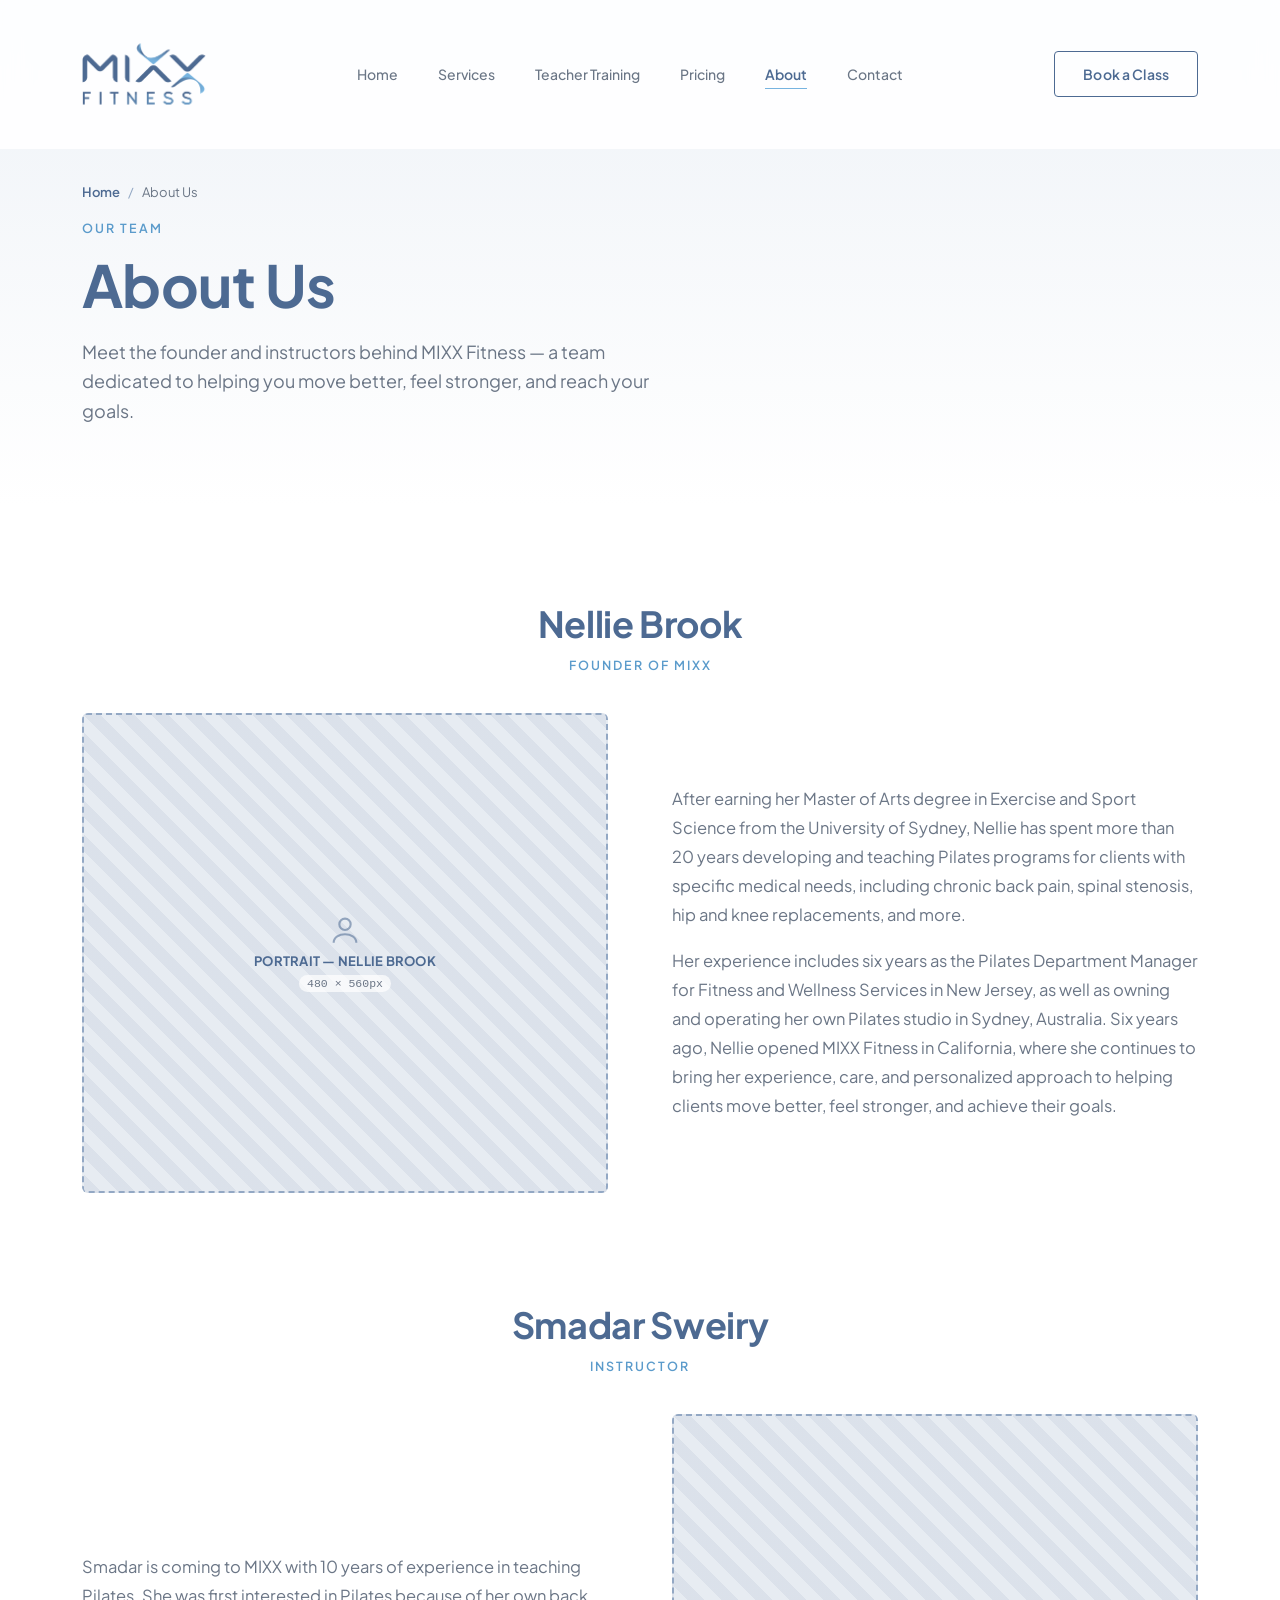
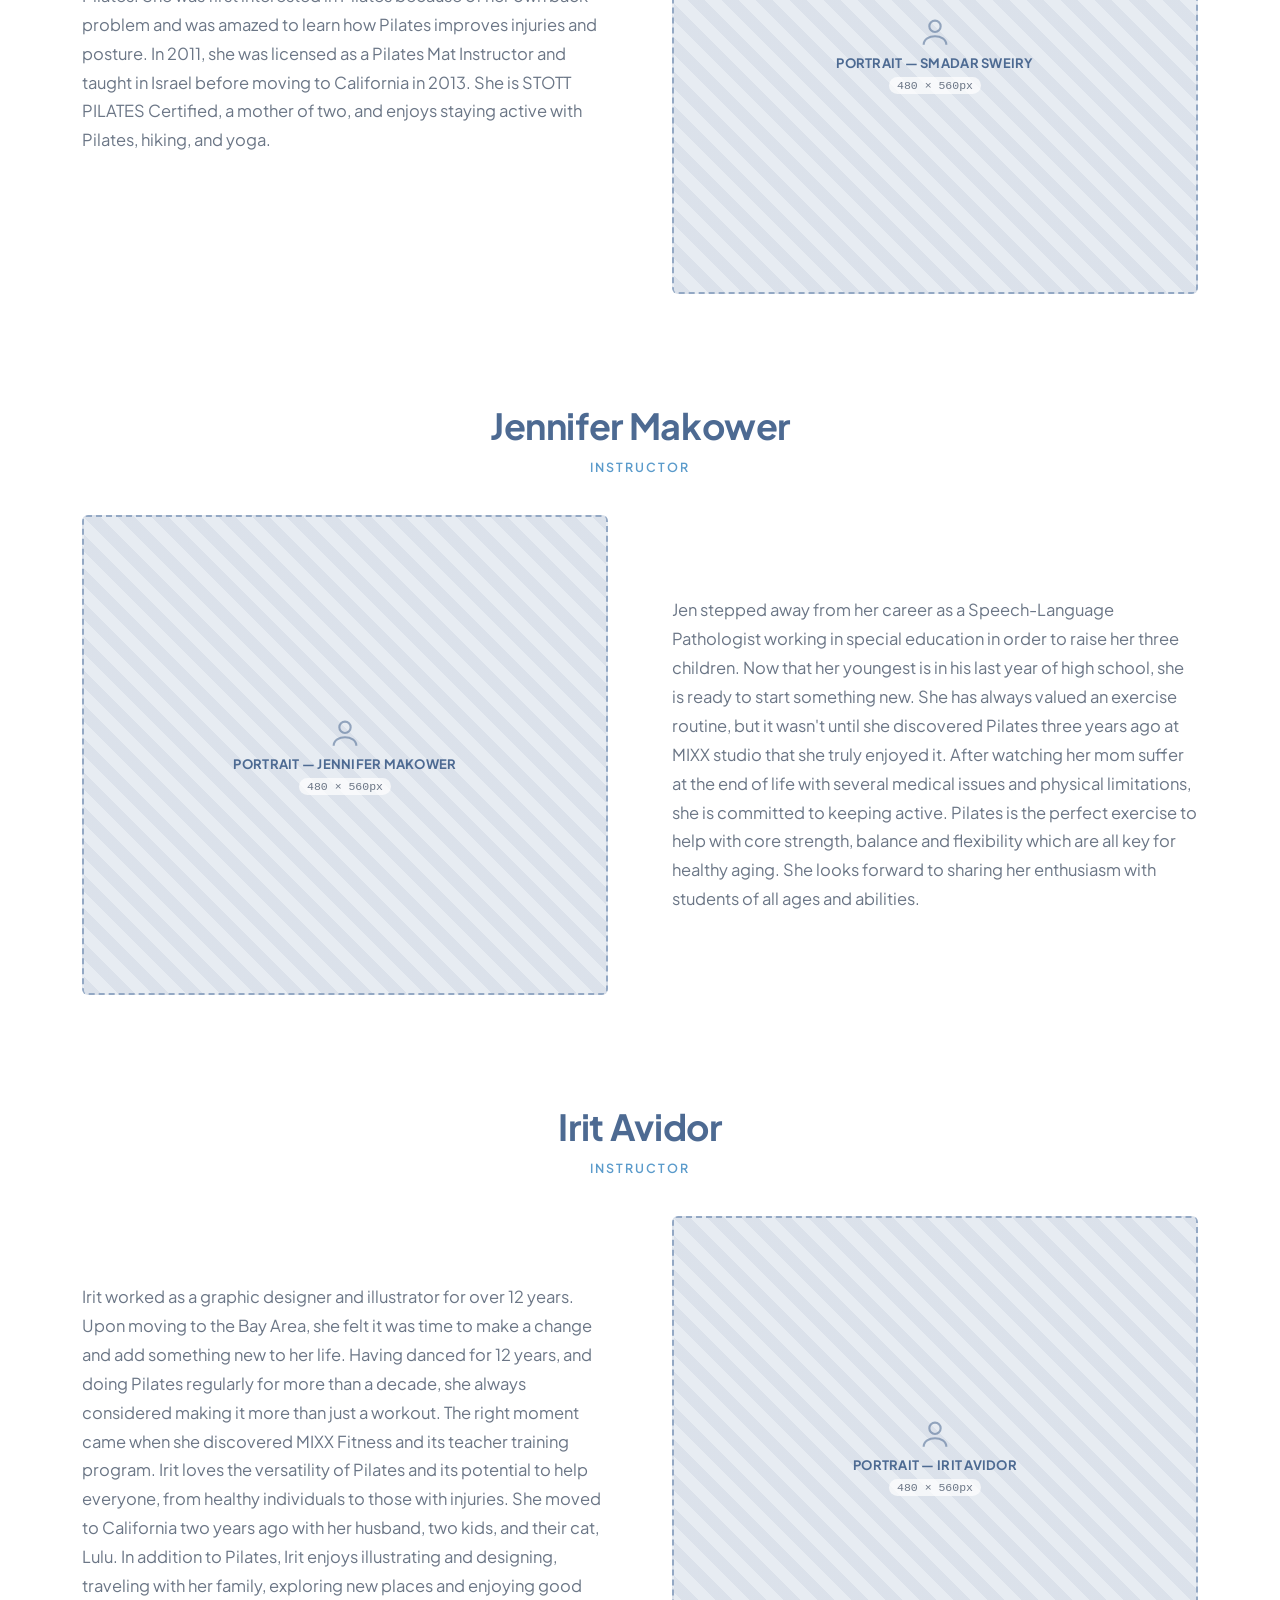
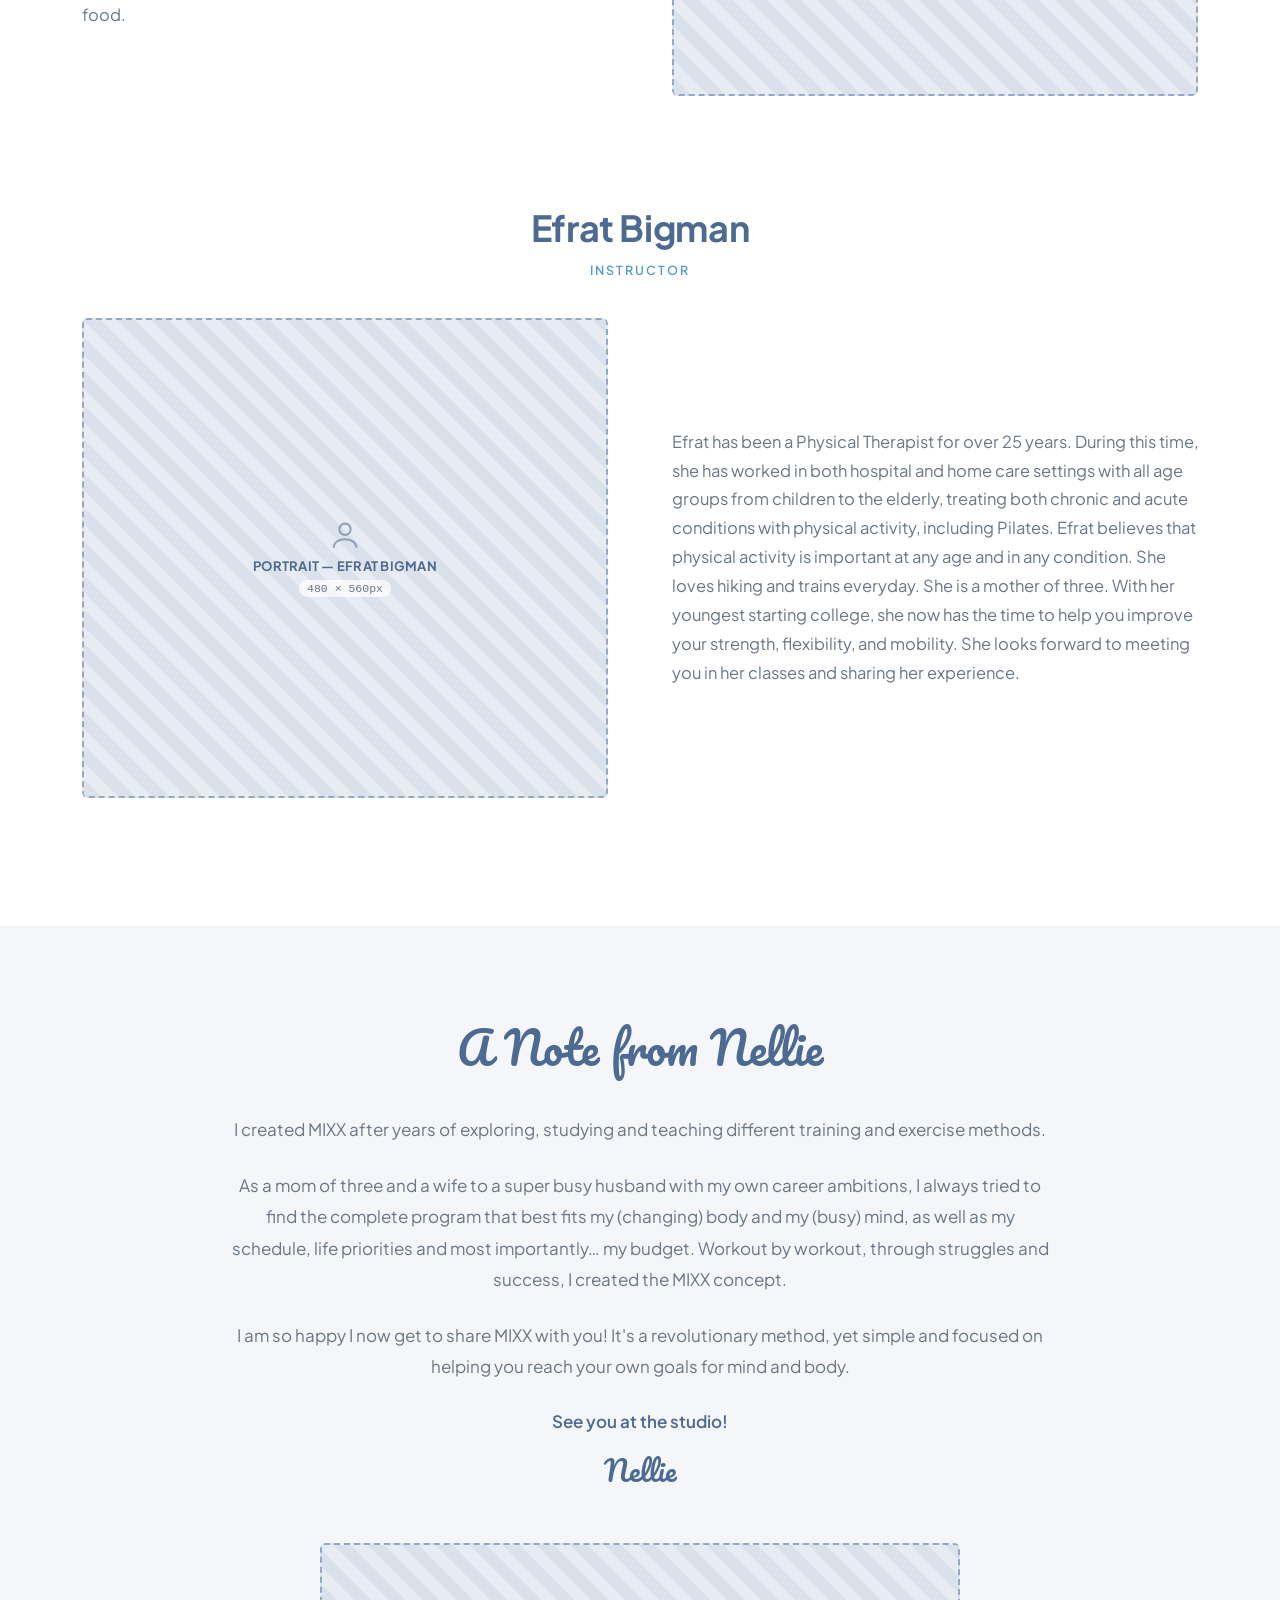
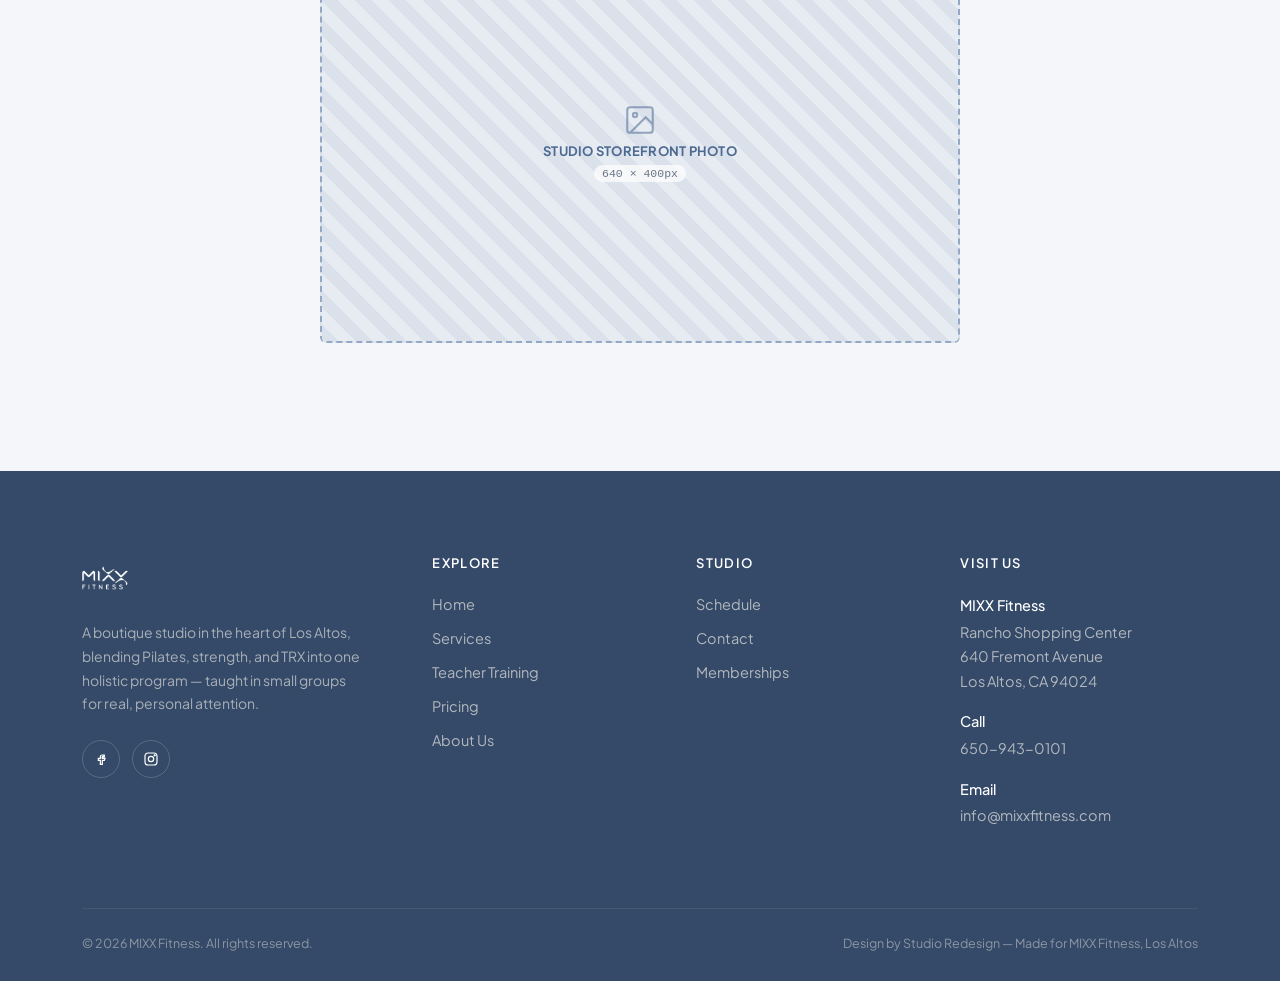
==== commit f8a0fa96: "Homepage: services-style text, tighter spacing, blue-tint bg; bigger logo; no eyebrow dashes; readab" ====
--- a/about.html
+++ b/about.html
@@ -56,7 +56,7 @@
 
       <!-- Nellie Brook -->
       <div class="reveal" style="text-align:center; margin-bottom:40px;">
-        <h2 style="font-family:var(--font-cursive); font-weight:400; color:var(--navy); font-size:clamp(30px,3.4vw,42px); line-height:1.2;">Nellie Brook</h2>
+        <h2 style="font-family:var(--font-display); font-weight:700; color:var(--navy); font-size:clamp(26px,3vw,36px); line-height:1.2; letter-spacing:-0.01em;">Nellie Brook</h2>
         <div class="eyebrow" style="justify-content:center; margin-top:12px;">Founder of MIXX</div>
       </div>
       <div class="method-row reveal" style="margin-bottom:110px;">
@@ -76,7 +76,7 @@
 
       <!-- Smadar Sweiry -->
       <div class="reveal" style="text-align:center; margin-bottom:40px;">
-        <h2 style="font-family:var(--font-cursive); font-weight:400; color:var(--navy); font-size:clamp(30px,3.4vw,42px); line-height:1.2;">Smadar Sweiry</h2>
+        <h2 style="font-family:var(--font-display); font-weight:700; color:var(--navy); font-size:clamp(26px,3vw,36px); line-height:1.2; letter-spacing:-0.01em;">Smadar Sweiry</h2>
         <div class="eyebrow" style="justify-content:center; margin-top:12px;">Instructor</div>
       </div>
       <div class="method-row reverse reveal" style="margin-bottom:110px;">
@@ -95,7 +95,7 @@
 
       <!-- Jennifer Makower -->
       <div class="reveal" style="text-align:center; margin-bottom:40px;">
-        <h2 style="font-family:var(--font-cursive); font-weight:400; color:var(--navy); font-size:clamp(30px,3.4vw,42px); line-height:1.2;">Jennifer Makower</h2>
+        <h2 style="font-family:var(--font-display); font-weight:700; color:var(--navy); font-size:clamp(26px,3vw,36px); line-height:1.2; letter-spacing:-0.01em;">Jennifer Makower</h2>
         <div class="eyebrow" style="justify-content:center; margin-top:12px;">Instructor</div>
       </div>
       <div class="method-row reveal" style="margin-bottom:110px;">
@@ -114,7 +114,7 @@
 
       <!-- Irit Avidor -->
       <div class="reveal" style="text-align:center; margin-bottom:40px;">
-        <h2 style="font-family:var(--font-cursive); font-weight:400; color:var(--navy); font-size:clamp(30px,3.4vw,42px); line-height:1.2;">Irit Avidor</h2>
+        <h2 style="font-family:var(--font-display); font-weight:700; color:var(--navy); font-size:clamp(26px,3vw,36px); line-height:1.2; letter-spacing:-0.01em;">Irit Avidor</h2>
         <div class="eyebrow" style="justify-content:center; margin-top:12px;">Instructor</div>
       </div>
       <div class="method-row reverse reveal" style="margin-bottom:110px;">
@@ -133,7 +133,7 @@
 
       <!-- Efrat Bigman -->
       <div class="reveal" style="text-align:center; margin-bottom:40px;">
-        <h2 style="font-family:var(--font-cursive); font-weight:400; color:var(--navy); font-size:clamp(30px,3.4vw,42px); line-height:1.2;">Efrat Bigman</h2>
+        <h2 style="font-family:var(--font-display); font-weight:700; color:var(--navy); font-size:clamp(26px,3vw,36px); line-height:1.2; letter-spacing:-0.01em;">Efrat Bigman</h2>
         <div class="eyebrow" style="justify-content:center; margin-top:12px;">Instructor</div>
       </div>
       <div class="method-row reveal">
--- a/assets/css/styles.css
+++ b/assets/css/styles.css
@@ -1397,3 +1397,39 @@
   .maxximize-m-mark{ height:23px; }
   .maxximize-xx-mark{ height:24px; }
 }
+/* =====================================================================
+   FIX 3 — Client adjustments
+   Homepage-only rules are scoped with #top so the other pages are
+   left exactly as they are.
+   ===================================================================== */
+
+/* 1 — Homepage text beside the photos → same as the Services page
+   (clean navy 18px, not the huge 44px block) */
+#top .method-body-text{
+  font-family: var(--font-body);
+  font-weight: 600;
+  font-size: 18px;
+  line-height: 1.8;
+  color: var(--navy);
+}
+
+/* 2 — Homepage: smaller, even spacing between the picture+text blocks */
+#top .method.section-pad{ padding: 72px 0; }
+#top .method-row{ margin-bottom: 72px; }
+#top .intro.section-pad{ padding: 72px 0 !important; }
+
+/* 3 — Remove the little dash before every subtitle (eyebrow) label */
+.eyebrow::before{ display: none; }
+
+/* 4 — Bigger header logo (with a matching bump on mobile) */
+.nav-inner{ height: 148px; }
+header .logo img{ height: 124px; }
+@media (max-width: 760px){
+  .nav-inner{ height: 88px; }
+  header .logo img{ height: 60px; }
+}
+
+/* 5 — Homepage top: same light bluish-white background as the inner pages */
+.hero{
+  background: linear-gradient(180deg, #EEF2F7 0%, var(--sand-soft) 100%);
+}
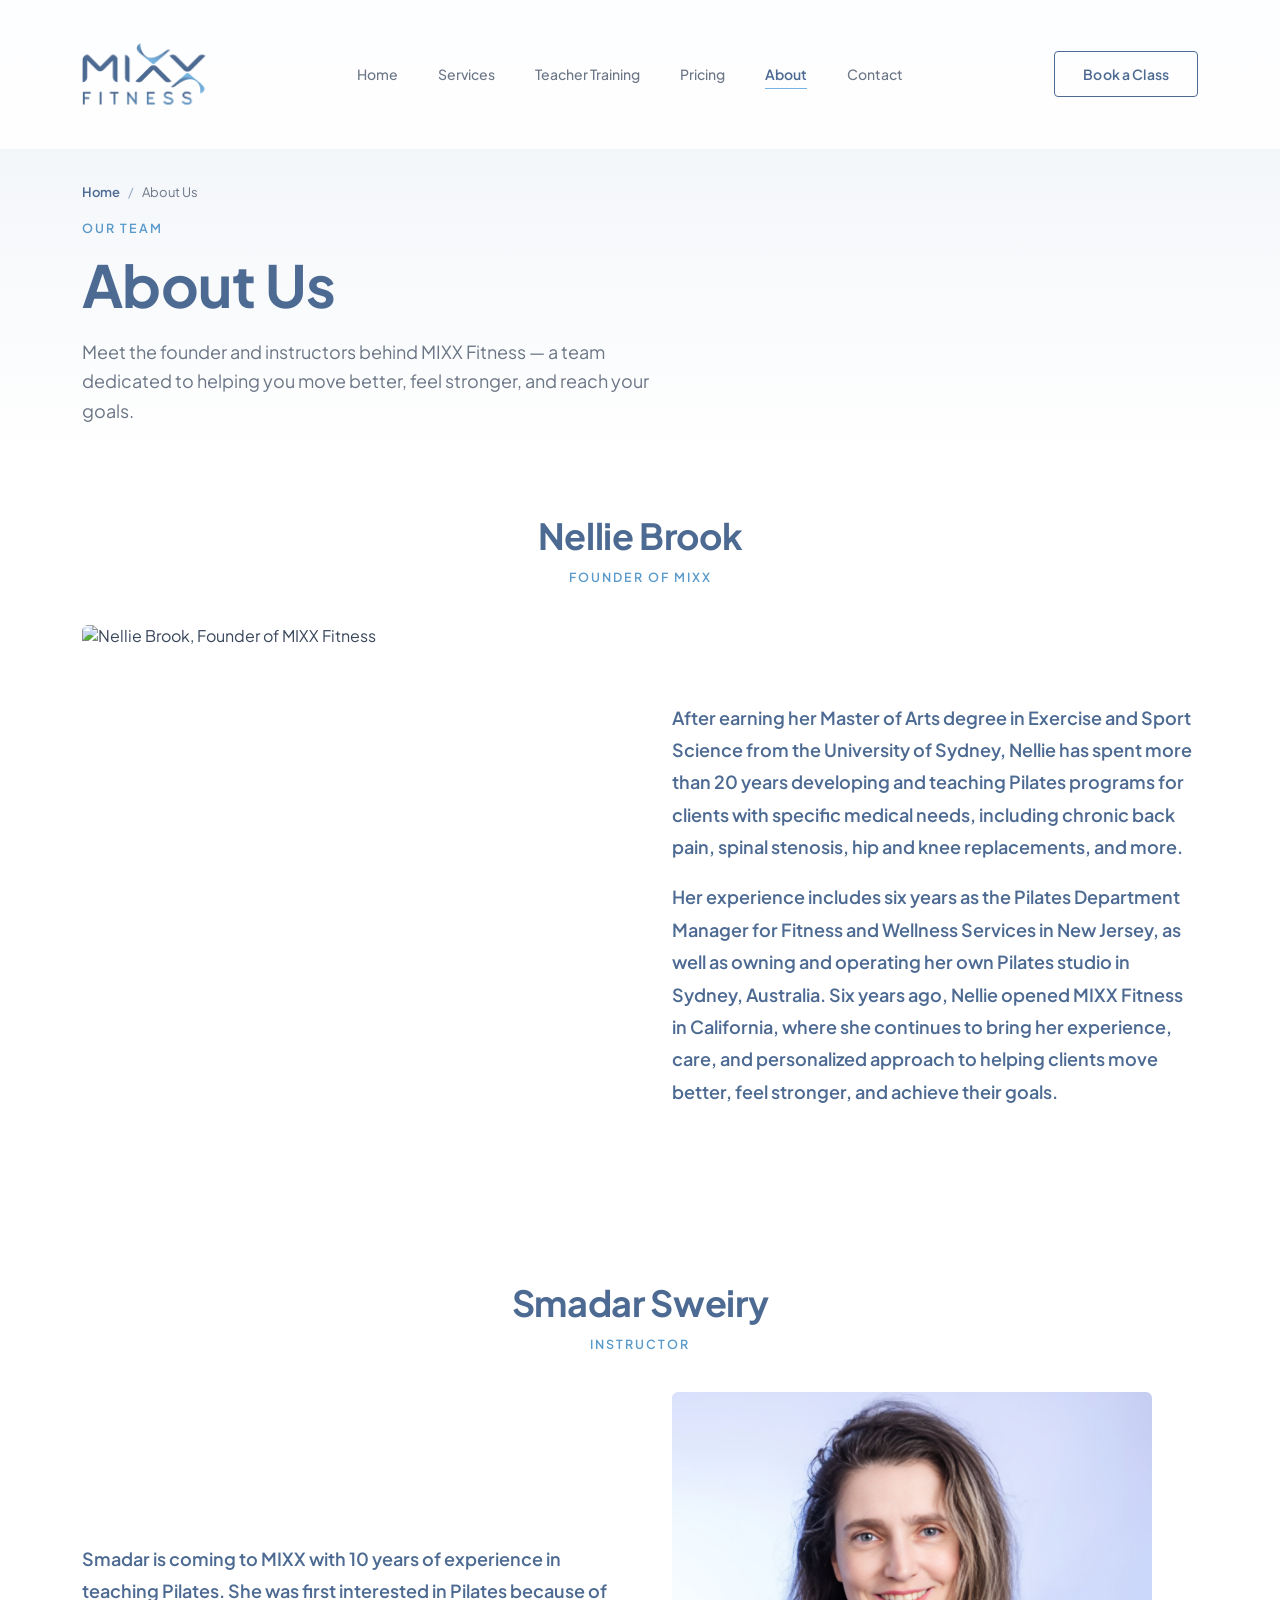
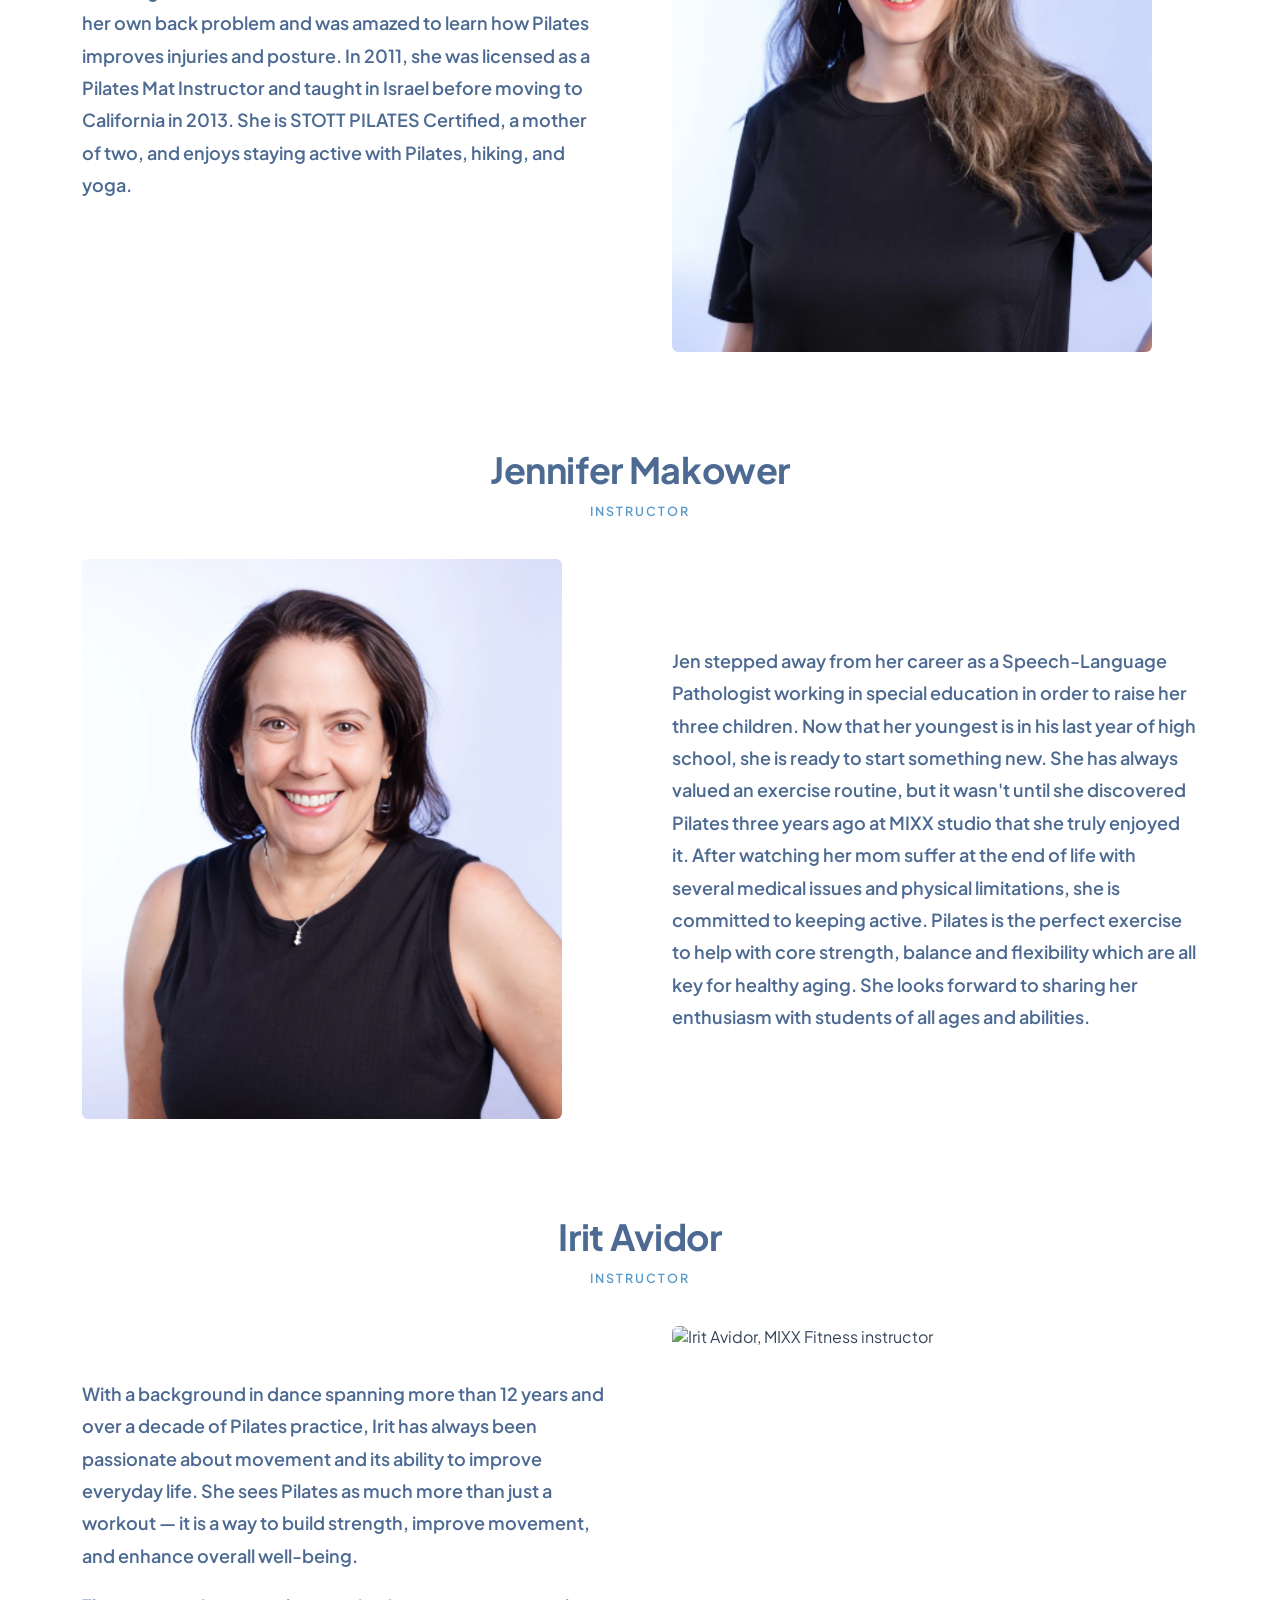
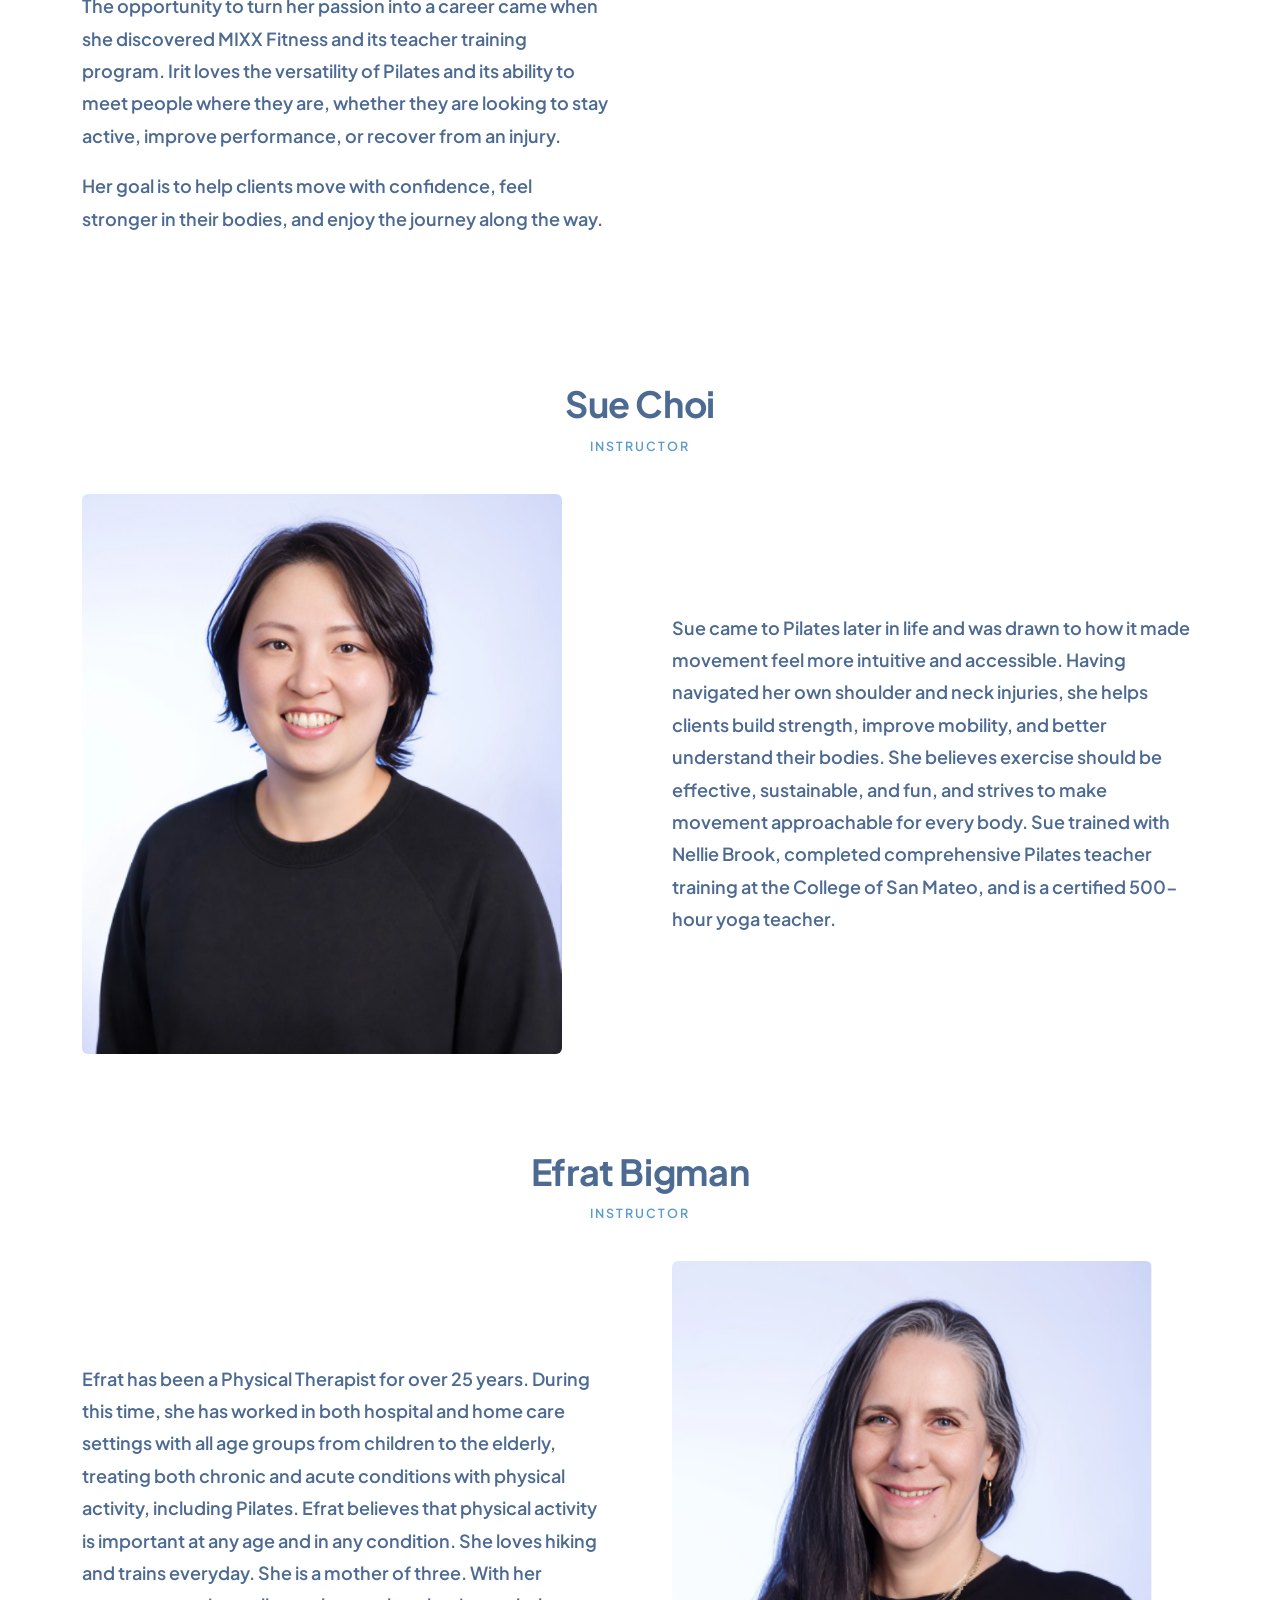
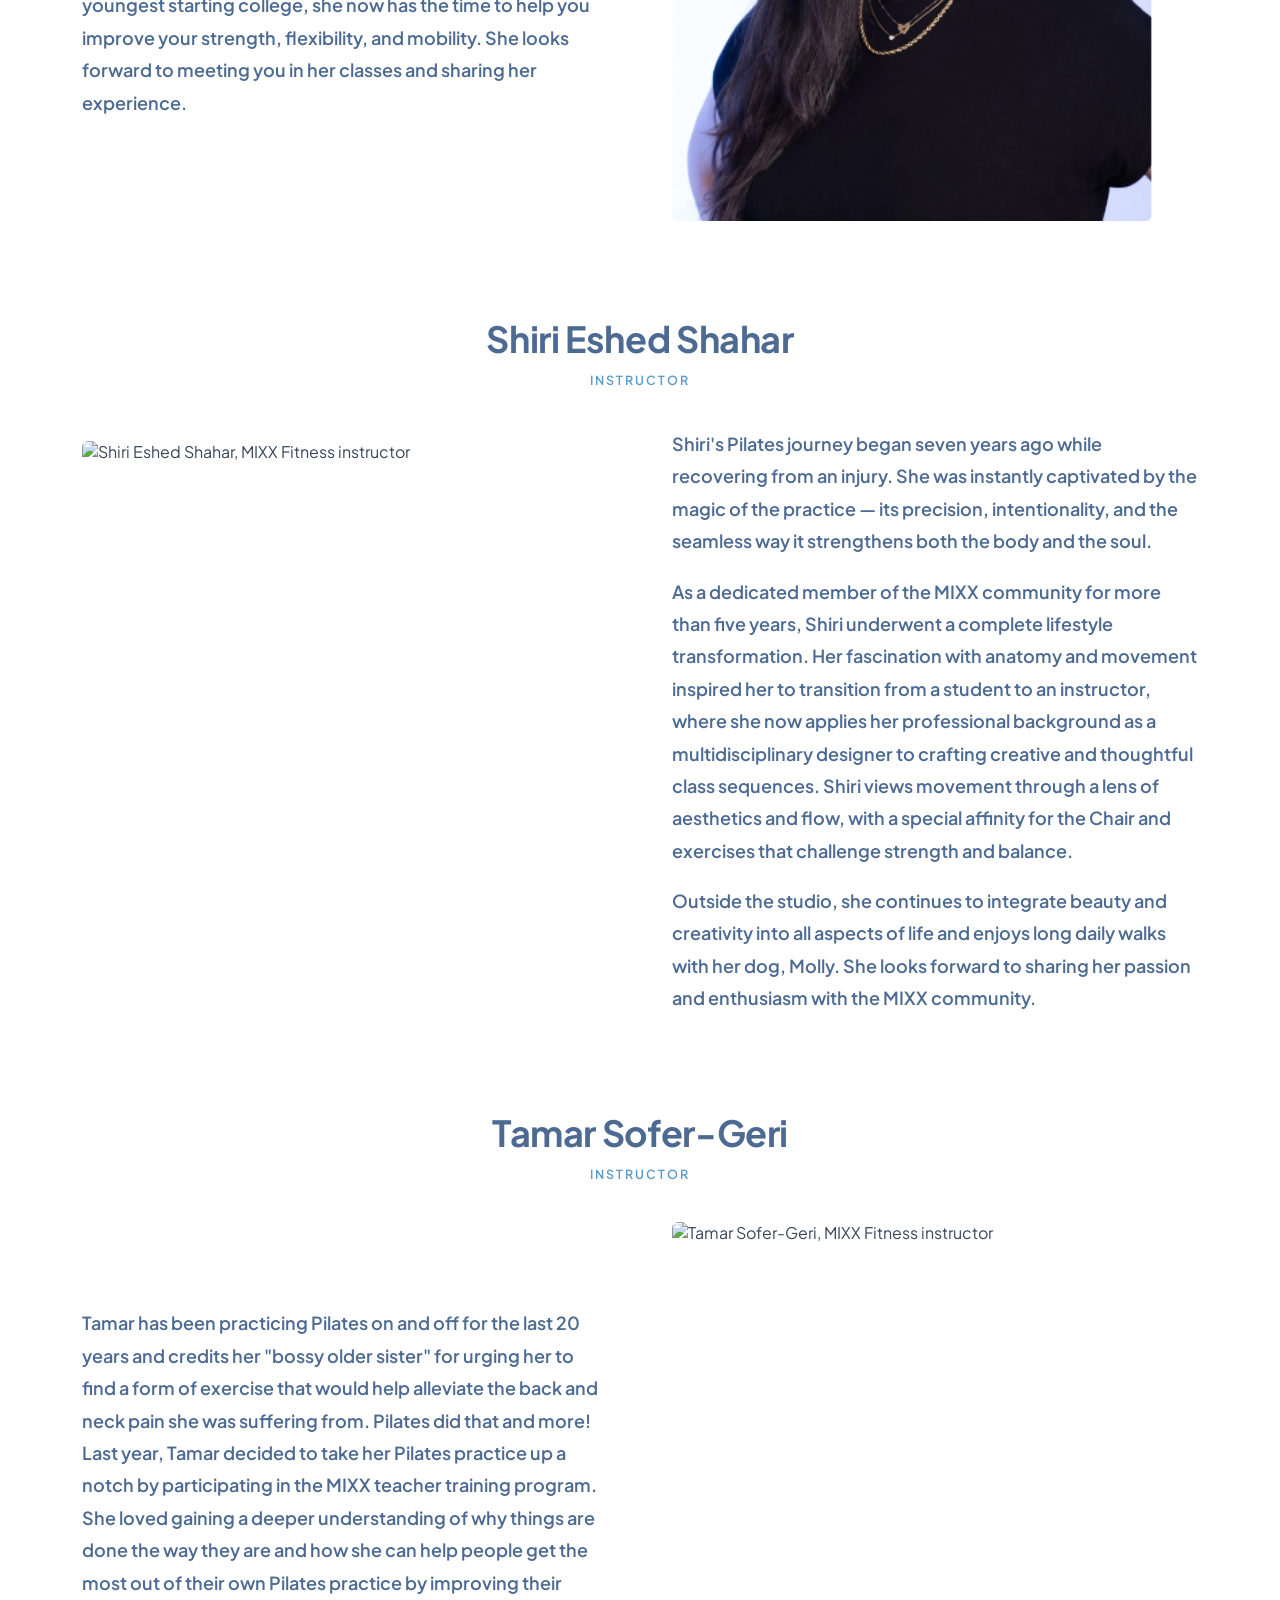
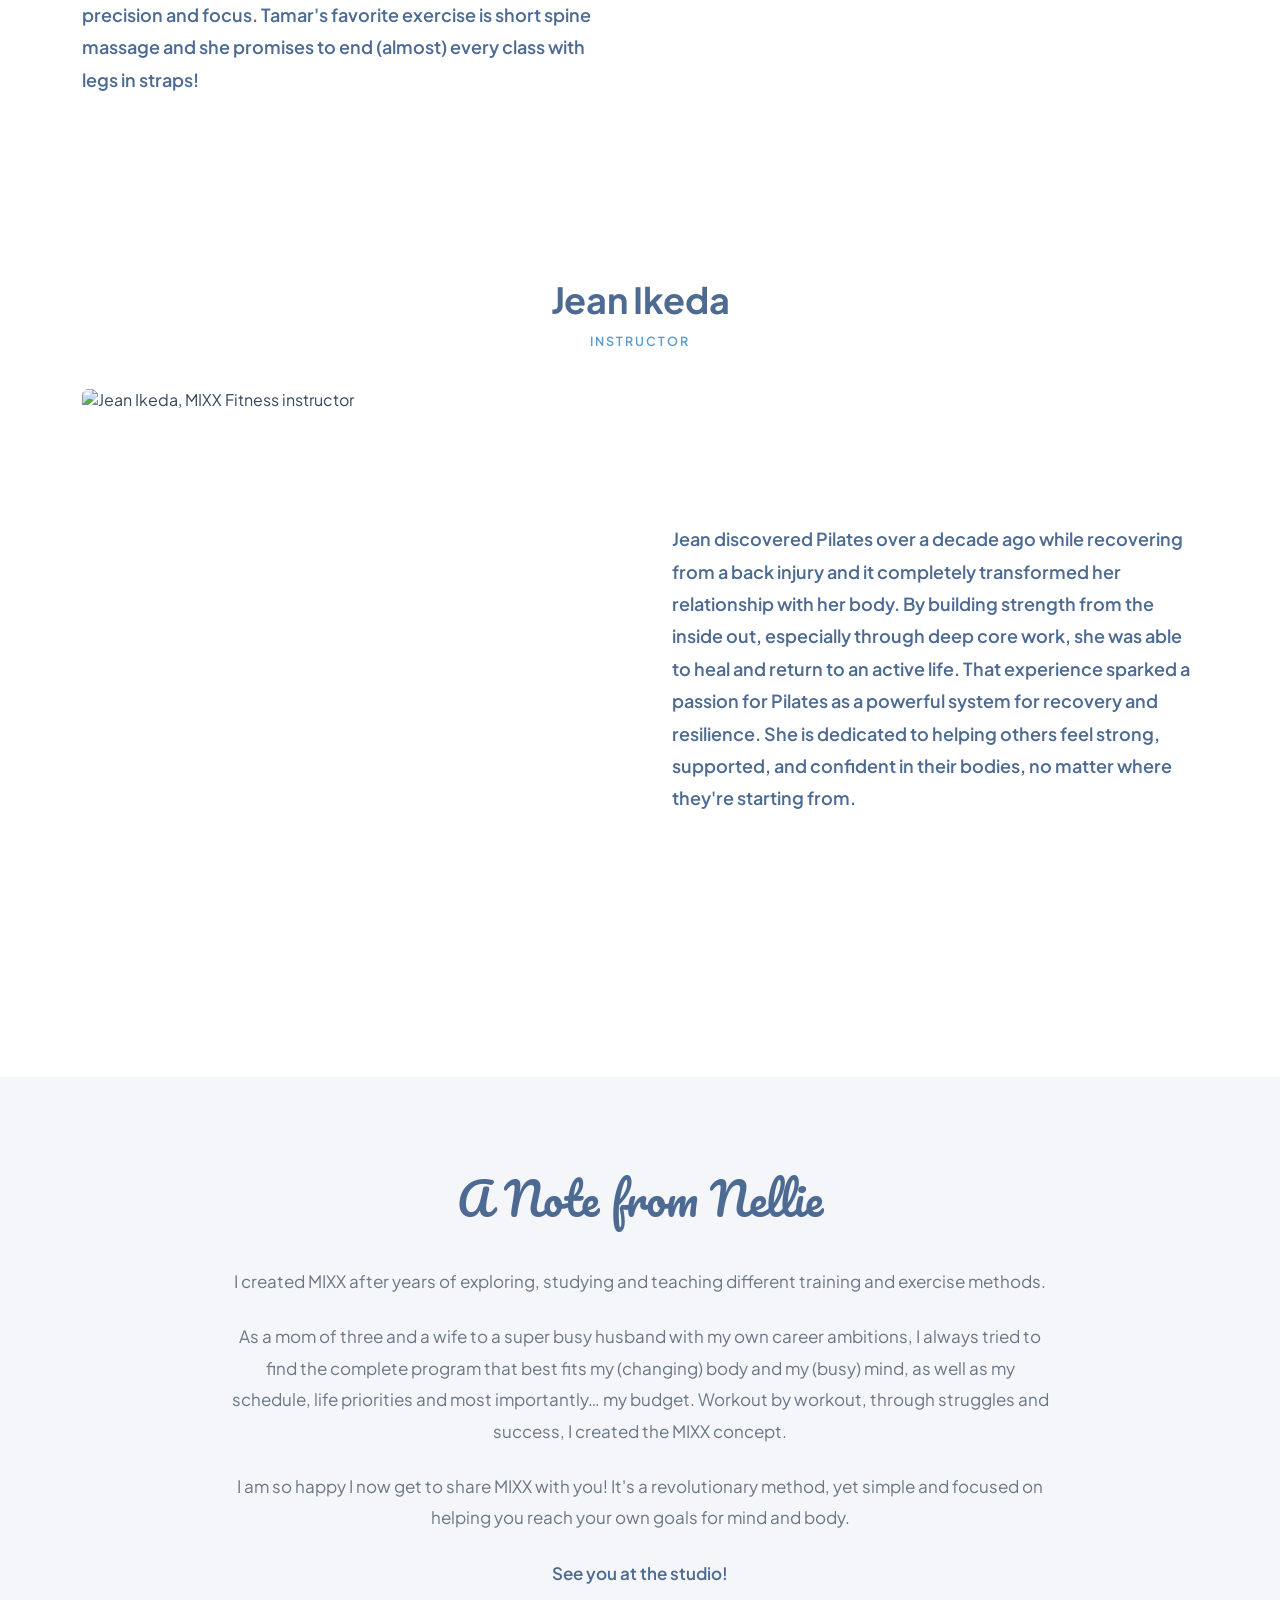
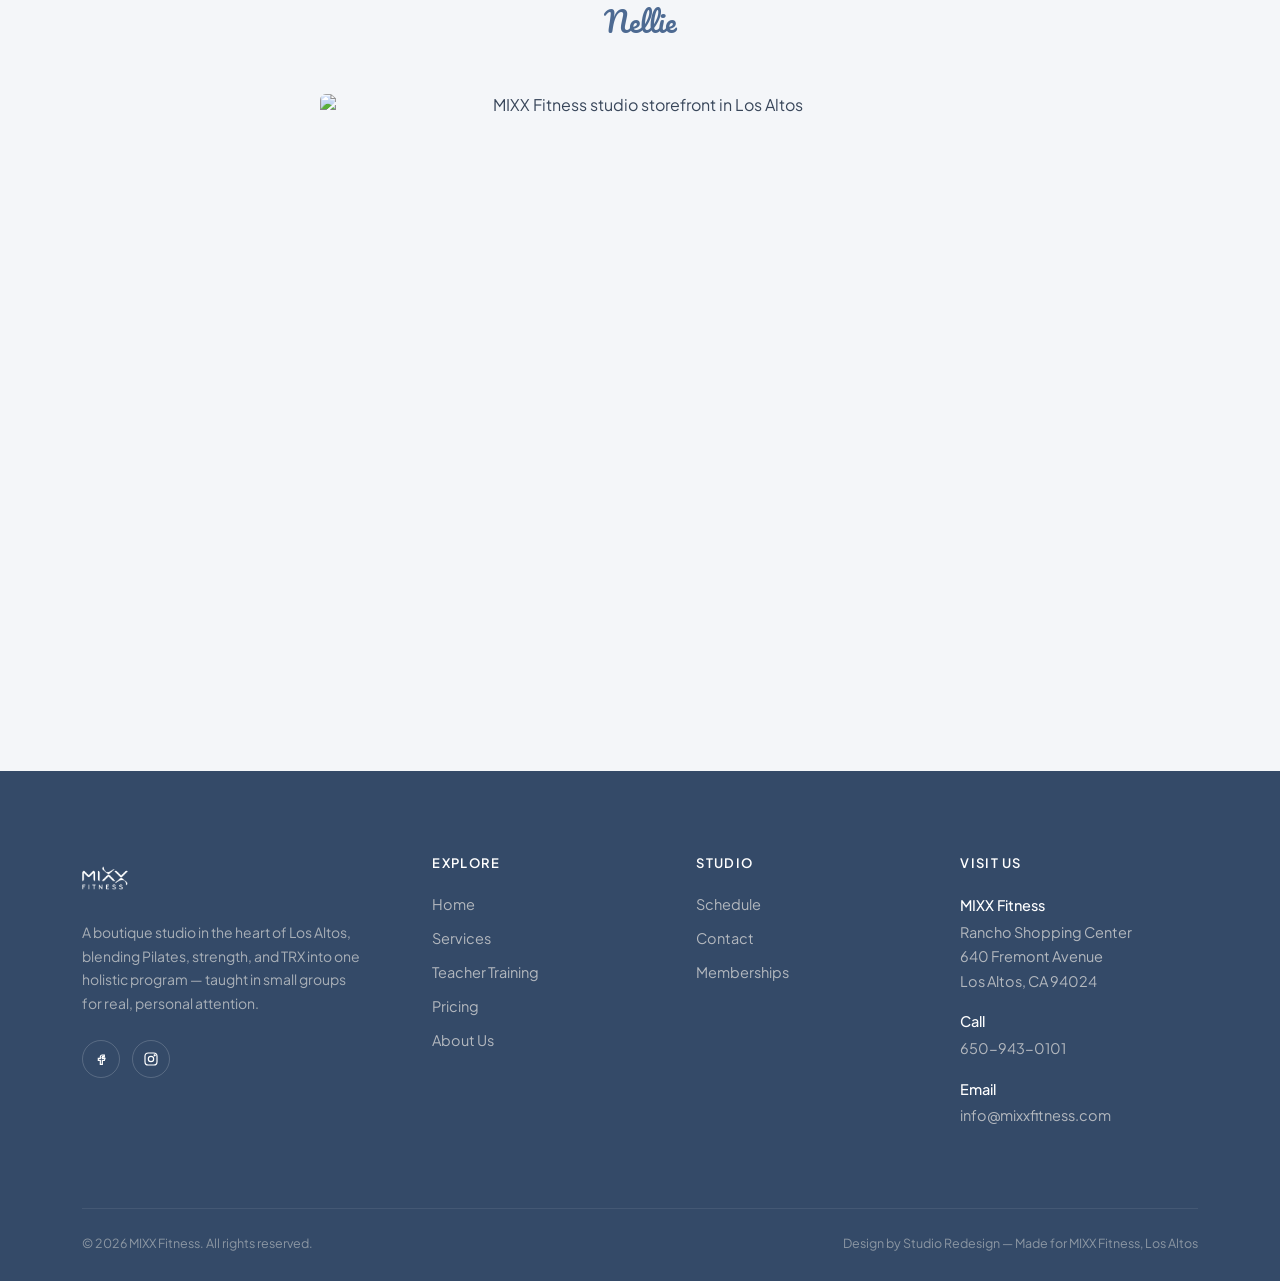
==== commit 1478f389: "About: add 4 instructors, update Irit bio, wire all portraits to PNGs" ====
--- a/about.html
+++ b/about.html
@@ -51,22 +51,18 @@
   <!-- =====================================================================
        TEAM BIOS
        ===================================================================== -->
-  <section class="method section-pad" style="padding-top:96px;">
+  <section class="method section-pad">
     <div class="wrap">
 
-      <!-- Nellie Brook -->
+      <!-- ============ Nellie Brook — Founder ============ -->
       <div class="reveal" style="text-align:center; margin-bottom:40px;">
         <h2 style="font-family:var(--font-display); font-weight:700; color:var(--navy); font-size:clamp(26px,3vw,36px); line-height:1.2; letter-spacing:-0.01em;">Nellie Brook</h2>
         <div class="eyebrow" style="justify-content:center; margin-top:12px;">Founder of MIXX</div>
       </div>
-      <div class="method-row reveal" style="margin-bottom:110px;">
+      <div class="method-row reveal" style="margin-bottom:96px;">
         <!-- IMAGE: Nellie portrait -->
-        <div class="method-visual" style="height:480px;">
-          <div class="img-placeholder">
-            <svg class="ph-icon" viewBox="0 0 24 24" fill="none" stroke="currentColor" stroke-width="1.5"><circle cx="12" cy="8" r="4"/><path d="M4 21c0-4 4-6 8-6s8 2 8 6"/></svg>
-            <span class="ph-label">PORTRAIT — NELLIE BROOK</span>
-            <span class="ph-dims">480 × 560px</span>
-          </div>
+        <div class="method-visual">
+          <img src="assets/images/nellie-brook.png" alt="Nellie Brook, Founder of MIXX Fitness">
         </div>
         <div class="method-text">
           <p style="margin-bottom:18px;">After earning her Master of Arts degree in Exercise and Sport Science from the University of Sydney, Nellie has spent more than 20 years developing and teaching Pilates programs for clients with specific medical needs, including chronic back pain, spinal stenosis, hip and knee replacements, and more.</p>
@@ -74,79 +70,127 @@
         </div>
       </div>
 
-      <!-- Smadar Sweiry -->
+      <!-- ============ Smadar Sweiry ============ -->
       <div class="reveal" style="text-align:center; margin-bottom:40px;">
         <h2 style="font-family:var(--font-display); font-weight:700; color:var(--navy); font-size:clamp(26px,3vw,36px); line-height:1.2; letter-spacing:-0.01em;">Smadar Sweiry</h2>
         <div class="eyebrow" style="justify-content:center; margin-top:12px;">Instructor</div>
       </div>
-      <div class="method-row reverse reveal" style="margin-bottom:110px;">
+      <div class="method-row reverse reveal" style="margin-bottom:96px;">
         <!-- IMAGE: Smadar portrait -->
-        <div class="method-visual" style="height:480px;">
-          <div class="img-placeholder">
-            <svg class="ph-icon" viewBox="0 0 24 24" fill="none" stroke="currentColor" stroke-width="1.5"><circle cx="12" cy="8" r="4"/><path d="M4 21c0-4 4-6 8-6s8 2 8 6"/></svg>
-            <span class="ph-label">PORTRAIT — SMADAR SWEIRY</span>
-            <span class="ph-dims">480 × 560px</span>
-          </div>
+        <div class="method-visual">
+          <img src="assets/images/smadar-sweiry.png" alt="Smadar Sweiry, MIXX Fitness instructor">
         </div>
         <div class="method-text">
           <p>Smadar is coming to MIXX with 10 years of experience in teaching Pilates. She was first interested in Pilates because of her own back problem and was amazed to learn how Pilates improves injuries and posture. In 2011, she was licensed as a Pilates Mat Instructor and taught in Israel before moving to California in 2013. She is STOTT PILATES Certified, a mother of two, and enjoys staying active with Pilates, hiking, and yoga.</p>
         </div>
       </div>
 
-      <!-- Jennifer Makower -->
+      <!-- ============ Jennifer Makower ============ -->
       <div class="reveal" style="text-align:center; margin-bottom:40px;">
         <h2 style="font-family:var(--font-display); font-weight:700; color:var(--navy); font-size:clamp(26px,3vw,36px); line-height:1.2; letter-spacing:-0.01em;">Jennifer Makower</h2>
         <div class="eyebrow" style="justify-content:center; margin-top:12px;">Instructor</div>
       </div>
-      <div class="method-row reveal" style="margin-bottom:110px;">
+      <div class="method-row reveal" style="margin-bottom:96px;">
         <!-- IMAGE: Jennifer portrait -->
-        <div class="method-visual" style="height:480px;">
-          <div class="img-placeholder">
-            <svg class="ph-icon" viewBox="0 0 24 24" fill="none" stroke="currentColor" stroke-width="1.5"><circle cx="12" cy="8" r="4"/><path d="M4 21c0-4 4-6 8-6s8 2 8 6"/></svg>
-            <span class="ph-label">PORTRAIT — JENNIFER MAKOWER</span>
-            <span class="ph-dims">480 × 560px</span>
-          </div>
+        <div class="method-visual">
+          <img src="assets/images/jennifer-makower.png" alt="Jennifer Makower, MIXX Fitness instructor">
         </div>
         <div class="method-text">
           <p>Jen stepped away from her career as a Speech-Language Pathologist working in special education in order to raise her three children. Now that her youngest is in his last year of high school, she is ready to start something new. She has always valued an exercise routine, but it wasn't until she discovered Pilates three years ago at MIXX studio that she truly enjoyed it. After watching her mom suffer at the end of life with several medical issues and physical limitations, she is committed to keeping active. Pilates is the perfect exercise to help with core strength, balance and flexibility which are all key for healthy aging. She looks forward to sharing her enthusiasm with students of all ages and abilities.</p>
         </div>
       </div>
 
-      <!-- Irit Avidor -->
+      <!-- ============ Irit Avidor ============ -->
       <div class="reveal" style="text-align:center; margin-bottom:40px;">
         <h2 style="font-family:var(--font-display); font-weight:700; color:var(--navy); font-size:clamp(26px,3vw,36px); line-height:1.2; letter-spacing:-0.01em;">Irit Avidor</h2>
         <div class="eyebrow" style="justify-content:center; margin-top:12px;">Instructor</div>
       </div>
-      <div class="method-row reverse reveal" style="margin-bottom:110px;">
+      <div class="method-row reverse reveal" style="margin-bottom:96px;">
         <!-- IMAGE: Irit portrait -->
-        <div class="method-visual" style="height:480px;">
-          <div class="img-placeholder">
-            <svg class="ph-icon" viewBox="0 0 24 24" fill="none" stroke="currentColor" stroke-width="1.5"><circle cx="12" cy="8" r="4"/><path d="M4 21c0-4 4-6 8-6s8 2 8 6"/></svg>
-            <span class="ph-label">PORTRAIT — IRIT AVIDOR</span>
-            <span class="ph-dims">480 × 560px</span>
-          </div>
-        </div>
-        <div class="method-text">
-          <p>Irit worked as a graphic designer and illustrator for over 12 years. Upon moving to the Bay Area, she felt it was time to make a change and add something new to her life. Having danced for 12 years, and doing Pilates regularly for more than a decade, she always considered making it more than just a workout. The right moment came when she discovered MIXX Fitness and its teacher training program. Irit loves the versatility of Pilates and its potential to help everyone, from healthy individuals to those with injuries. She moved to California two years ago with her husband, two kids, and their cat, Lulu. In addition to Pilates, Irit enjoys illustrating and designing, traveling with her family, exploring new places and enjoying good food.</p>
-        </div>
-      </div>
-
-      <!-- Efrat Bigman -->
+        <div class="method-visual">
+          <img src="assets/images/irit-avidor.png" alt="Irit Avidor, MIXX Fitness instructor">
+        </div>
+        <div class="method-text">
+          <p style="margin-bottom:18px;">With a background in dance spanning more than 12 years and over a decade of Pilates practice, Irit has always been passionate about movement and its ability to improve everyday life. She sees Pilates as much more than just a workout — it is a way to build strength, improve movement, and enhance overall well-being.</p>
+          <p style="margin-bottom:18px;">The opportunity to turn her passion into a career came when she discovered MIXX Fitness and its teacher training program. Irit loves the versatility of Pilates and its ability to meet people where they are, whether they are looking to stay active, improve performance, or recover from an injury.</p>
+          <p>Her goal is to help clients move with confidence, feel stronger in their bodies, and enjoy the journey along the way.</p>
+        </div>
+      </div>
+
+      <!-- ============ Sue Choi ============ -->
+      <div class="reveal" style="text-align:center; margin-bottom:40px;">
+        <h2 style="font-family:var(--font-display); font-weight:700; color:var(--navy); font-size:clamp(26px,3vw,36px); line-height:1.2; letter-spacing:-0.01em;">Sue Choi</h2>
+        <div class="eyebrow" style="justify-content:center; margin-top:12px;">Instructor</div>
+      </div>
+      <div class="method-row reveal" style="margin-bottom:96px;">
+        <!-- IMAGE: Sue portrait -->
+        <div class="method-visual">
+          <img src="assets/images/sue-choi.png" alt="Sue Choi, MIXX Fitness instructor">
+        </div>
+        <div class="method-text">
+          <p>Sue came to Pilates later in life and was drawn to how it made movement feel more intuitive and accessible. Having navigated her own shoulder and neck injuries, she helps clients build strength, improve mobility, and better understand their bodies. She believes exercise should be effective, sustainable, and fun, and strives to make movement approachable for every body. Sue trained with Nellie Brook, completed comprehensive Pilates teacher training at the College of San Mateo, and is a certified 500-hour yoga teacher.</p>
+        </div>
+      </div>
+
+      <!-- ============ Efrat Bigman ============ -->
       <div class="reveal" style="text-align:center; margin-bottom:40px;">
         <h2 style="font-family:var(--font-display); font-weight:700; color:var(--navy); font-size:clamp(26px,3vw,36px); line-height:1.2; letter-spacing:-0.01em;">Efrat Bigman</h2>
         <div class="eyebrow" style="justify-content:center; margin-top:12px;">Instructor</div>
       </div>
+      <div class="method-row reverse reveal" style="margin-bottom:96px;">
+        <!-- IMAGE: Efrat portrait -->
+        <div class="method-visual">
+          <img src="assets/images/efrat-bigman.png" alt="Efrat Bigman, MIXX Fitness instructor">
+        </div>
+        <div class="method-text">
+          <p>Efrat has been a Physical Therapist for over 25 years. During this time, she has worked in both hospital and home care settings with all age groups from children to the elderly, treating both chronic and acute conditions with physical activity, including Pilates. Efrat believes that physical activity is important at any age and in any condition. She loves hiking and trains everyday. She is a mother of three. With her youngest starting college, she now has the time to help you improve your strength, flexibility, and mobility. She looks forward to meeting you in her classes and sharing her experience.</p>
+        </div>
+      </div>
+
+      <!-- ============ Shiri Eshed Shahar ============ -->
+      <div class="reveal" style="text-align:center; margin-bottom:40px;">
+        <h2 style="font-family:var(--font-display); font-weight:700; color:var(--navy); font-size:clamp(26px,3vw,36px); line-height:1.2; letter-spacing:-0.01em;">Shiri Eshed Shahar</h2>
+        <div class="eyebrow" style="justify-content:center; margin-top:12px;">Instructor</div>
+      </div>
+      <div class="method-row reveal" style="margin-bottom:96px;">
+        <!-- IMAGE: Shiri portrait -->
+        <div class="method-visual">
+          <img src="assets/images/shiri-eshed-shahar.png" alt="Shiri Eshed Shahar, MIXX Fitness instructor">
+        </div>
+        <div class="method-text">
+          <p style="margin-bottom:18px;">Shiri's Pilates journey began seven years ago while recovering from an injury. She was instantly captivated by the magic of the practice — its precision, intentionality, and the seamless way it strengthens both the body and the soul.</p>
+          <p style="margin-bottom:18px;">As a dedicated member of the MIXX community for more than five years, Shiri underwent a complete lifestyle transformation. Her fascination with anatomy and movement inspired her to transition from a student to an instructor, where she now applies her professional background as a multidisciplinary designer to crafting creative and thoughtful class sequences. Shiri views movement through a lens of aesthetics and flow, with a special affinity for the Chair and exercises that challenge strength and balance.</p>
+          <p>Outside the studio, she continues to integrate beauty and creativity into all aspects of life and enjoys long daily walks with her dog, Molly. She looks forward to sharing her passion and enthusiasm with the MIXX community.</p>
+        </div>
+      </div>
+
+      <!-- ============ Tamar Sofer-Geri ============ -->
+      <div class="reveal" style="text-align:center; margin-bottom:40px;">
+        <h2 style="font-family:var(--font-display); font-weight:700; color:var(--navy); font-size:clamp(26px,3vw,36px); line-height:1.2; letter-spacing:-0.01em;">Tamar Sofer-Geri</h2>
+        <div class="eyebrow" style="justify-content:center; margin-top:12px;">Instructor</div>
+      </div>
+      <div class="method-row reverse reveal" style="margin-bottom:96px;">
+        <!-- IMAGE: Tamar portrait -->
+        <div class="method-visual">
+          <img src="assets/images/tamar-sofer-geri.png" alt="Tamar Sofer-Geri, MIXX Fitness instructor">
+        </div>
+        <div class="method-text">
+          <p>Tamar has been practicing Pilates on and off for the last 20 years and credits her "bossy older sister" for urging her to find a form of exercise that would help alleviate the back and neck pain she was suffering from. Pilates did that and more! Last year, Tamar decided to take her Pilates practice up a notch by participating in the MIXX teacher training program. She loved gaining a deeper understanding of why things are done the way they are and how she can help people get the most out of their own Pilates practice by improving their precision and focus. Tamar's favorite exercise is short spine massage and she promises to end (almost) every class with legs in straps!</p>
+        </div>
+      </div>
+
+      <!-- ============ Jean Ikeda ============ -->
+      <div class="reveal" style="text-align:center; margin-bottom:40px;">
+        <h2 style="font-family:var(--font-display); font-weight:700; color:var(--navy); font-size:clamp(26px,3vw,36px); line-height:1.2; letter-spacing:-0.01em;">Jean Ikeda</h2>
+        <div class="eyebrow" style="justify-content:center; margin-top:12px;">Instructor</div>
+      </div>
       <div class="method-row reveal">
-        <!-- IMAGE: Efrat portrait -->
-        <div class="method-visual" style="height:480px;">
-          <div class="img-placeholder">
-            <svg class="ph-icon" viewBox="0 0 24 24" fill="none" stroke="currentColor" stroke-width="1.5"><circle cx="12" cy="8" r="4"/><path d="M4 21c0-4 4-6 8-6s8 2 8 6"/></svg>
-            <span class="ph-label">PORTRAIT — EFRAT BIGMAN</span>
-            <span class="ph-dims">480 × 560px</span>
-          </div>
-        </div>
-        <div class="method-text">
-          <p>Efrat has been a Physical Therapist for over 25 years. During this time, she has worked in both hospital and home care settings with all age groups from children to the elderly, treating both chronic and acute conditions with physical activity, including Pilates. Efrat believes that physical activity is important at any age and in any condition. She loves hiking and trains everyday. She is a mother of three. With her youngest starting college, she now has the time to help you improve your strength, flexibility, and mobility. She looks forward to meeting you in her classes and sharing her experience.</p>
+        <!-- IMAGE: Jean portrait -->
+        <div class="method-visual">
+          <img src="assets/images/jean-ikeda.png" alt="Jean Ikeda, MIXX Fitness instructor">
+        </div>
+        <div class="method-text">
+          <p>Jean discovered Pilates over a decade ago while recovering from a back injury and it completely transformed her relationship with her body. By building strength from the inside out, especially through deep core work, she was able to heal and return to an active life. That experience sparked a passion for Pilates as a powerful system for recovery and resilience. She is dedicated to helping others feel strong, supported, and confident in their bodies, no matter where they're starting from.</p>
         </div>
       </div>
 
@@ -171,12 +215,8 @@
         <p style="font-family:var(--font-cursive); font-weight:400; color:var(--navy); font-size:28px; margin-bottom:48px;">Nellie</p>
 
         <!-- IMAGE: Studio storefront photo -->
-        <div class="method-visual" style="height:400px; max-width:640px; margin:0 auto;">
-          <div class="img-placeholder">
-            <svg class="ph-icon" viewBox="0 0 24 24" fill="none" stroke="currentColor" stroke-width="1.5"><rect x="3" y="3" width="18" height="18" rx="2"/><circle cx="8.5" cy="8.5" r="1.5"/><path d="M21 15l-5-5L5 21"/></svg>
-            <span class="ph-label">STUDIO STOREFRONT PHOTO</span>
-            <span class="ph-dims">640 × 400px</span>
-          </div>
+        <div class="method-visual" style="max-width:640px; margin:0 auto;">
+          <img src="assets/images/studio-storefront.png" alt="MIXX Fitness studio storefront in Los Altos">
         </div>
       </div>
     </div>
--- a/assets/css/styles.css
+++ b/assets/css/styles.css
@@ -1,8 +1,26 @@
 /* =====================================================================
-   MIXX FITNESS — SHARED STYLESHEET
-   Used by every page. Edit here once, it updates the whole site.
+   MIXX FITNESS — SHARED STYLESHEET  (clean rebuild)
+   One file for the whole site. Edit here once, it updates every page.
+
+   ORGANISATION
+     1. Tokens / reset
+     2. Image placeholders + motion
+     3. Labels, header, buttons
+     4. Page hero + homepage hero
+     5. PAGE SECTION SYSTEM  <- use this on new/rebuilt pages
+     6. Homepage components
+     7. Shared components (method rows, team, pricing, forms, footer…)
+     8. Responsive
+     9. Page-specific tweaks (homepage / about)
+
+   NOTE ON IMAGES: all studio photos are 700x600 (a 7:6 shape). Image
+   boxes are given that same aspect ratio, so nothing ever gets cropped
+   or "cut off" — see .method-visual / .figure.
    ===================================================================== */
 
+/* =====================================================================
+   1. TOKENS / RESET
+   ===================================================================== */
 :root{
   --navy: #4D6A92;
   --navy-deep: #344A68;
@@ -23,6 +41,9 @@
 
   --container: 1180px;
   --radius: 4px;
+
+  /* the shape of every studio photo (700 x 600) */
+  --photo-ratio: 7 / 6;
 }
 
 *{ margin:0; padding:0; box-sizing:border-box; }
@@ -46,12 +67,9 @@
 }
 
 /* =====================================================================
-   IMAGE PLACEHOLDER SYSTEM
-   Every spot in this site where a real photo/image should go uses this
-   placeholder so it's obvious in the browser AND in the file.
-   TO REPLACE: delete the .img-placeholder <div> and put your own
-   <img src="assets/images/your-file.jpg" alt="..."> in its place,
-   using the same dimensions noted in the label.
+   2. IMAGE PLACEHOLDERS + MOTION
+   TO REPLACE a placeholder: delete the .img-placeholder <div> and drop
+   an <img src="assets/images/your-file.png" alt="..."> in its place.
    ===================================================================== */
 .img-placeholder{
   width:100%;
@@ -71,15 +89,8 @@
   padding: 16px;
   min-height: 100px;
 }
-.img-placeholder .ph-icon{
-  width:34px; height:34px;
-  opacity:0.55;
-}
-.img-placeholder .ph-label{
-  font-size:13px;
-  font-weight:700;
-  letter-spacing:0.02em;
-}
+.img-placeholder .ph-icon{ width:34px; height:34px; opacity:0.55; }
+.img-placeholder .ph-label{ font-size:13px; font-weight:700; letter-spacing:0.02em; }
 .img-placeholder .ph-dims{
   font-size:11.5px;
   font-family: monospace;
@@ -89,19 +100,13 @@
   border-radius: 100px;
 }
 
-/* =====================================================================
-   MOTION
-   ===================================================================== */
 @media (prefers-reduced-motion: no-preference){
   .reveal{
     opacity:0;
     transform: translateY(28px);
     transition: opacity .8s cubic-bezier(.2,.7,.2,1), transform .8s cubic-bezier(.2,.7,.2,1);
   }
-  .reveal.in{
-    opacity:1;
-    transform: translateY(0);
-  }
+  .reveal.in{ opacity:1; transform: translateY(0); }
   .reveal-stagger > *{ transition-delay: calc(var(--i, 0) * 90ms); }
 }
 @media (prefers-reduced-motion: reduce){
@@ -109,8 +114,10 @@
 }
 
 /* =====================================================================
-   EYEBROW LABELS
+   3. LABELS / HEADER / BUTTONS
    ===================================================================== */
+
+/* Small caps label above a headline. (No leading dash — client request.) */
 .eyebrow{
   font-family: var(--font-body);
   font-size: 12.5px;
@@ -122,18 +129,8 @@
   align-items:center;
   gap:10px;
 }
-.eyebrow::before{
-  content:'';
-  width:18px; height:1px;
-  background: var(--clay-dark);
-  display:inline-block;
-}
-
-/* =====================================================================
-   PLAIN LABEL
-   Simple styled text label (not the small-caps "eyebrow" tag style).
-   Used where a plain, readable line is wanted above a headline.
-   ===================================================================== */
+
+/* Plain readable line above a headline (homepage hero). */
 .plain-label{
   font-family: var(--font-body);
   font-size: 15px;
@@ -142,9 +139,6 @@
   margin-bottom: 14px;
 }
 
-/* =====================================================================
-   HEADER / NAVIGATION
-   ===================================================================== */
 header{
   position: fixed;
   top:0; left:0; right:0;
@@ -155,34 +149,19 @@
   border-bottom: 1px solid transparent;
   transition: border-color .3s ease, background .3s ease;
 }
-header.scrolled{
-  border-bottom: 1px solid var(--line);
-}
+header.scrolled{ border-bottom: 1px solid var(--line); }
+
 .nav-inner{
   display:flex;
   align-items:center;
   justify-content:space-between;
-  height: 116px;
-}
-
-/* Logo lockup: image + wordmark fallback text removed; image only */
-.logo{
-  display:flex;
-  align-items:center;
-  gap:10px;
-}
-.logo img{
-  height: 78px;
-  width: auto;
-  display:block;
-}
-header .logo img{ height: 104px; }
-
-nav.primary-nav{
-  display:flex;
-  align-items:center;
-  gap:40px;
-}
+  height: 148px;              /* tall enough for the enlarged logo */
+}
+.logo{ display:flex; align-items:center; gap:10px; }
+.logo img{ height: 78px; width:auto; display:block; }
+header .logo img{ height: 124px; }   /* enlarged logo — client request */
+
+nav.primary-nav{ display:flex; align-items:center; gap:40px; }
 nav.primary-nav a{
   font-size: 14px;
   font-weight:500;
@@ -201,14 +180,11 @@
   background: var(--clay);
   transition: width .3s ease;
 }
-nav.primary-nav a:hover::after{ width:100%; }
+nav.primary-nav a:hover::after,
 nav.primary-nav a.active::after{ width:100%; }
 
-.header-cta{
-  display:flex;
-  align-items:center;
-  gap:28px;
-}
+.header-cta{ display:flex; align-items:center; gap:28px; }
+
 .btn{
   display:inline-flex;
   align-items:center;
@@ -222,54 +198,26 @@
   transition: transform .25s ease, box-shadow .25s ease, background .25s ease, color .25s ease;
   white-space:nowrap;
 }
-.btn-primary{
-  background: var(--navy);
-  color: var(--sand-soft);
-}
+.btn-primary{ background: var(--navy); color: var(--sand-soft); }
 .btn-primary:hover{
   background: var(--clay-dark);
   transform: translateY(-2px);
   box-shadow: 0 10px 24px rgba(91,155,203,0.32);
 }
-.btn-outline{
-  border: 1.4px solid var(--navy);
-  color: var(--navy);
-  background: transparent;
-}
-.btn-outline:hover{
-  background: var(--navy);
-  color: var(--sand-soft);
-  transform: translateY(-2px);
-}
-.btn-clay{
-  background: #fff;
-  color: var(--navy);
-  border: 1.4px solid var(--line);
-}
+.btn-outline{ border: 1.4px solid var(--navy); color: var(--navy); background: transparent; }
+.btn-outline:hover{ background: var(--navy); color: var(--sand-soft); transform: translateY(-2px); }
+.btn-clay{ background:#fff; color: var(--navy); border: 1.4px solid var(--line); }
 .btn-clay:hover{
   background: var(--clay);
-  color: #fff;
+  color:#fff;
   border-color: var(--clay);
   transform: translateY(-2px);
   box-shadow: 0 12px 26px rgba(77,106,146,0.32);
 }
-.btn-ghost-light{
-  border: 1.4px solid rgba(255,255,255,0.55);
-  color: var(--white);
-}
-.btn-ghost-light:hover{
-  background: rgba(255,255,255,0.12);
-  border-color: var(--white);
-}
-.btn-white{
-  background:#fff;
-  color: var(--navy);
-}
-.btn-white:hover{
-  background: var(--clay);
-  color:#fff;
-  transform: translateY(-2px);
-}
+.btn-ghost-light{ border: 1.4px solid rgba(255,255,255,0.55); color: var(--white); }
+.btn-ghost-light:hover{ background: rgba(255,255,255,0.12); border-color: var(--white); }
+.btn-white{ background:#fff; color: var(--navy); }
+.btn-white:hover{ background: var(--clay); color:#fff; transform: translateY(-2px); }
 
 .menu-toggle{
   display:none;
@@ -285,10 +233,10 @@
 }
 
 /* =====================================================================
-   PAGE HERO (used on inner pages: services, pricing, about, contact, etc)
+   4. PAGE HERO (inner pages) + HOMEPAGE HERO
    ===================================================================== */
 .page-hero{
-  padding: 184px 0 80px;
+  padding: 184px 0 32px;   /* tight bottom — titles sit close to their text */
   background: linear-gradient(180deg, #EEF2F7 0%, var(--sand-soft) 100%);
 }
 .page-hero .eyebrow{ justify-content:flex-start; margin-bottom:18px; }
@@ -308,6 +256,27 @@
   max-width:600px;
   margin-top:20px;
 }
+
+/* Centered variant (Services) */
+.page-hero.center{ text-align:center; }
+.page-hero.center .breadcrumb{ justify-content:center; }
+.page-hero.center .eyebrow{ justify-content:center; }
+.page-hero.center h1,
+.page-hero.center p.lede{ margin-left:auto; margin-right:auto; }
+
+/* Title sized to match the in-page section headings (so "Group Classes"
+   and "Private Sessions" read as the same size). */
+.page-hero h1.match-h2{ font-size: clamp(32px, 3.6vw, 46px); line-height:1.14; }
+
+/* Long title that should stay on ONE line on desktop (Teacher Training) */
+.page-hero h1.one-line{ max-width:none; font-size: clamp(26px, 3.3vw, 44px); }
+@media (min-width: 1025px){
+  .page-hero h1.one-line{ white-space: nowrap; }
+}
+
+/* Extra-tight hero (Pricing — client wanted less space before Memberships) */
+.page-hero.tight{ padding-bottom: 16px; }
+
 .breadcrumb{
   display:flex;
   align-items:center;
@@ -319,13 +288,11 @@
 .breadcrumb a{ color: var(--navy); font-weight:600; }
 .breadcrumb span{ color: var(--sage); }
 
-/* =====================================================================
-   HERO (homepage)
-   ===================================================================== */
+/* ---- homepage hero ---- */
 .hero{
   position:relative;
   padding: 184px 0 0;
-  background: var(--sand-soft);
+  background: linear-gradient(180deg, #EEF2F7 0%, var(--sand-soft) 100%);
   overflow:hidden;
 }
 .hero-grid{
@@ -334,11 +301,7 @@
   gap: 64px;
   align-items:center;
 }
-.hero-copy{
-  padding-bottom: 96px;
-  position:relative;
-  z-index:2;
-}
+.hero-copy{ padding-bottom: 96px; position:relative; z-index:2; }
 .hero-copy h1{
   font-family: var(--font-display);
   font-weight:700;
@@ -348,15 +311,11 @@
   margin: 6px 0 26px;
   letter-spacing: -0.01em;
 }
-.mixx-word{
-  white-space: nowrap;
+.mixx-word{ white-space: nowrap; display:inline-block; }
+.hero-mixx-logo{
   display:inline-block;
-}
-/* Full MIXX logo inline inside hero h1 */
-.hero-mixx-logo {
-  display: inline-block;
   height: 0.92em;
-  width: auto;
+  width:auto;
   vertical-align: middle;
   transform: translateY(-0.05em);
   margin: 0 0.08em;
@@ -364,14 +323,11 @@
 .hero-xx-mark{
   display:inline-block;
   height: 0.78em;
-  width: auto;
+  width:auto;
   vertical-align: middle;
   transform: translateY(-0.08em);
   margin-left: 0.04em;
 }
-.mixx-word.dark-bg .hero-xx-mark{
-  filter: drop-shadow(0 0 0 rgba(255,255,255,1)) drop-shadow(0 0 5px rgba(255,255,255,0.85)) drop-shadow(0 0 1px rgba(255,255,255,1));
-}
 .hero-copy p.lede{
   font-size: 18px;
   line-height: 1.65;
@@ -379,77 +335,15 @@
   max-width: 470px;
   margin-bottom: 38px;
 }
-.hero-actions{
-  display:flex;
-  gap:16px;
-  flex-wrap:wrap;
-  margin-bottom: 52px;
-}
-.hero-meta{
-  display:flex;
-  gap: 38px;
-  flex-wrap:wrap;
-}
-.hero-meta .stat{
-  display:flex;
-  flex-direction:column;
-}
-.hero-meta .stat .n{
-  font-family: var(--font-display);
-  font-size: 30px;
-  color: var(--navy);
-  font-weight:700;
-}
-.hero-meta .stat .l{
-  font-size: 12.5px;
-  color: var(--ink-soft);
-  letter-spacing:0.02em;
-  margin-top:2px;
-}
-
-.hero-visual{
-  position:relative;
-  height: 620px;
-  border-radius: 6px;
-  overflow:hidden;
-}
-.hero-dotcard{
-  position:absolute;
-  left: 28px;
-  bottom: 28px;
-  background: rgba(255,255,255,0.94);
-  backdrop-filter: blur(10px);
-  border-radius: 4px;
-  padding: 20px 22px;
-  display:flex;
-  align-items:center;
-  gap:16px;
-  box-shadow: 0 24px 48px rgba(52,74,104,0.3);
-  z-index:3;
-}
+.hero-actions{ display:flex; gap:16px; flex-wrap:wrap; margin-bottom: 52px; }
+.hero-visual{ position:relative; border-radius: 6px; overflow:hidden; }
+
 .dotgroup{ display:flex; gap:6px; }
 .dotgroup .d{ width:9px; height:9px; border-radius:50%; background: var(--line); }
 .dotgroup .d.on{ background: var(--clay); }
-.hero-dotcard .txt{ font-size:13px; line-height:1.4; color: var(--navy); font-weight:600; max-width:150px;}
-.hero-dotcard .txt span{ display:block; font-weight:400; color: var(--ink-soft); font-size:12px; margin-top:2px; }
-
-.hero-tag-floating{
-  position:absolute;
-  top: 38px;
-  right: -18px;
-  background: var(--navy);
-  color:#fff;
-  font-family: var(--font-cursive);
-  font-style:normal;
-  font-size: 19px;
-  padding: 14px 26px;
-  border-radius: 100px 4px 100px 100px;
-  box-shadow: 0 18px 30px rgba(77,106,146,0.35);
-  transform: rotate(4deg);
-  z-index:3;
-}
-
-/* ===== marquee strip ===== */
+.hero-dotcard{ display:none; }   /* overlay card retired */
+
+/* ---- marquee strip ---- */
 .strip{
   background: var(--navy);
   color: rgba(247,243,236,0.78);
@@ -474,25 +368,120 @@
   align-items:center;
   gap:64px;
 }
-.strip-track span::after{
-  content:'◆';
-  color: var(--clay);
-  font-size:8px;
-}
+.strip-track span::after{ content:'◆'; color: var(--clay); font-size:8px; }
 @keyframes scroll-strip{
   from{ transform: translateX(0); }
   to{ transform: translateX(-50%); }
 }
 
 /* =====================================================================
-   SECTION BASE
+   5. PAGE SECTION SYSTEM
+   Used by services.html, teacher-training.html, pricing.html.
+   Replaces the old pile of inline style="..." attributes.
    ===================================================================== */
 section{ position:relative; }
+
+.section{ padding: 72px 0; }          /* the standard, even rhythm */
+.section.sand{ background: var(--sand); }
+.section.tight{ padding-top: 40px; }  /* sits close under a hero */
+.section.snug{ padding-top: 24px; }   /* even closer (Pricing) */
+.section.flush-top{ padding-top: 0; }
+.section.flush-bottom{ padding-bottom: 0; }
+
+/* Centered heading block. h1 and h2 render identically here, so a page
+   title and a mid-page title look like a matched pair. */
+.head{
+  max-width: 900px;
+  margin: 0 auto 32px;
+  text-align:center;
+}
+.head .eyebrow{ justify-content:center; margin-bottom:14px; }
+.head h1,
+.head h2{
+  font-family: var(--font-display);
+  font-weight:700;
+  font-size: clamp(32px, 3.6vw, 46px);
+  line-height:1.14;
+  color: var(--navy);
+  letter-spacing:-0.01em;
+}
+.head .sub{
+  font-size:17px;
+  line-height:1.7;
+  color: var(--ink-soft);
+  margin-top:14px;
+}
+
+/* Wide centered intro paragraph. */
+.lede-block{
+  max-width: 900px;
+  margin: 0 auto 40px;
+  text-align:center;
+  font-size:19px;
+  line-height:1.7;
+  color: var(--ink-soft);
+}
+
+/* The navy paragraph that sits beside a photo. */
+.body-lead{
+  font-size:18px;
+  line-height:1.8;
+  color: var(--navy);
+  font-weight:600;
+}
+.body-lead + .btn{ margin-top:32px; }
+
+/* Centered "View the schedule / contact us" line. */
+.note-line{
+  text-align:center;
+  margin-top: 40px;
+  font-size:18px;
+  color: var(--ink-soft);
+}
+.link-inline{
+  color: var(--navy);
+  font-weight:600;
+  text-decoration:underline;
+}
+.link-inline:hover{ color: var(--clay-dark); }
+
+/* Standalone centered photo. Always the 7:6 shape of a 700x600 photo,
+   so the image is never cropped. */
+.figure{
+  max-width: 760px;
+  margin: 40px auto 0;
+  border-radius:6px;
+  overflow:hidden;
+  aspect-ratio: var(--photo-ratio);
+}
+.figure.narrow{ max-width: 560px; }
+.figure img{ width:100%; height:100%; object-fit:cover; display:block; }
+
+/* Policy text block (Pricing). */
+.policy{
+  max-width: 780px;
+  margin: 0 auto;
+  text-align:center;
+}
+.policy p{
+  font-size:17px;
+  line-height:1.7;
+  color: var(--ink-soft);
+  margin-bottom:28px;
+}
+.policy p strong{ color: var(--navy); }
+.policy .final{
+  font-weight:700;
+  color: var(--navy);
+  font-size:19px;
+  margin-bottom:0;
+}
+
+/* =====================================================================
+   6. HOMEPAGE COMPONENTS
+   ===================================================================== */
 .section-pad{ padding: 128px 0; }
-.section-head{
-  max-width: 640px;
-  margin-bottom: 64px;
-}
+.section-head{ max-width: 640px; margin-bottom: 64px; }
 .section-head.center{ margin-left:auto; margin-right:auto; text-align:center; }
 .section-head h2{
   font-family: var(--font-display);
@@ -510,17 +499,13 @@
   margin-top: 18px;
 }
 
-/* =====================================================================
-   INTRO / PHILOSOPHY (homepage)
-   ===================================================================== */
-.intro.section-pad{ background: var(--sand-soft); padding-top: 30px !important; }
+.intro.section-pad{ background: var(--sand-soft); }
 .intro-grid{
   display:grid;
   grid-template-columns: 1fr 1fr;
   gap: 64px;
   align-items:center;
 }
-.intro-grid .col-left{ position:static; }
 .intro-body p{
   font-size: 18px;
   line-height: 1.85;
@@ -528,107 +513,8 @@
   margin-bottom: 24px;
 }
 .intro-body p strong{ color: var(--navy); font-weight:600; }
-.intro-divider{
-  margin: 36px 0;
-  width:64px;
-  height:2px;
-  background: var(--clay);
-}
-.session-motif{
-  display:flex;
-  align-items:center;
-  gap:14px;
-  margin-top:28px;
-}
-.session-motif .dotgroup .d{ width:11px; height:11px; }
-.session-motif p{
-  font-size:13.5px;
-  color: var(--sage-deep);
-  font-weight:600;
-  letter-spacing:0.02em;
-  margin:0;
-}
-
-/* =====================================================================
-   PROGRAMS / SERVICE CARDS
-   ===================================================================== */
-.programs{ background: var(--sand); }
-.program-grid{
-  display:grid;
-  grid-template-columns: repeat(3, 1fr);
-  gap: 28px;
-}
-.program-card{
-  background: var(--white);
-  border-radius: 6px;
-  padding: 40px 34px 38px;
-  border: 1px solid var(--line);
-  transition: transform .35s cubic-bezier(.2,.7,.2,1), box-shadow .35s ease, border-color .35s ease;
-  position:relative;
-  overflow:hidden;
-}
-.program-card::before{
-  content:'';
-  position:absolute;
-  top:0; left:0;
-  width:100%; height:3px;
-  background: linear-gradient(90deg, var(--clay), var(--sage));
-  transform: scaleX(0);
-  transform-origin:left;
-  transition: transform .4s ease;
-}
-.program-card:hover{
-  transform: translateY(-8px);
-  box-shadow: 0 30px 60px rgba(52,74,104,0.12);
-  border-color: transparent;
-}
-.program-card:hover::before{ transform: scaleX(1); }
-.program-icon{
-  width: 52px; height:52px;
-  border-radius: 50%;
-  background: var(--sand);
-  display:flex;
-  align-items:center;
-  justify-content:center;
-  margin-bottom: 26px;
-}
-.program-icon svg{ width:24px; height:24px; stroke: var(--navy); }
-.program-card h3{
-  font-family: var(--font-display);
-  font-size: 22px;
-  font-weight:700;
-  color: var(--navy);
-  margin-bottom: 12px;
-}
-.program-card p{
-  font-size: 15px;
-  line-height:1.7;
-  color: var(--ink-soft);
-}
-.program-card .tag{
-  display:inline-block;
-  margin-top:18px;
-  font-size: 11.5px;
-  font-weight:700;
-  letter-spacing:0.08em;
-  text-transform:uppercase;
-  color: var(--clay-dark);
-}
-.program-card a.card-link{
-  display:inline-flex;
-  align-items:center;
-  gap:6px;
-  margin-top:20px;
-  font-size:13.5px;
-  font-weight:600;
-  color: var(--navy);
-}
-.program-card a.card-link svg{ width:14px; height:14px; stroke:var(--navy); transition: transform .25s ease; }
-.program-card a.card-link:hover svg{ transform: translateX(3px); }
-
-/* =====================================================================
-   ART BAND
-   ===================================================================== */
+
+/* ---- art band ("MIXX Your Fitness, and MAXXimize Your Results") ---- */
 .art-band{
   padding: 30px 0 20px;
   position: relative;
@@ -638,13 +524,12 @@
 .art-band-content{
   position: relative;
   display: flex;
+  flex-direction: column;
   align-items: center;
   justify-content: center;
   text-align: center;
   padding: 0 24px;
 }
-.art-band-content .eyebrow{ color: var(--clay); justify-content:center; }
-.art-band-content .eyebrow::before{ display:none; }
 .maxximize-line{
   margin: 0;
   padding: 0;
@@ -671,94 +556,33 @@
   line-height: 1.2;
   white-space: nowrap;
 }
-.maxximize-maxx-word{
-  display: inline-flex;
-  align-items: center;
-  white-space: nowrap;
-}
+.maxximize-maxx-word{ display:inline-flex; align-items:center; white-space:nowrap; }
 .maxximize-mixx-logo{
-  height: 48px;
-  width: 115px;
-  display: inline-block;
-  vertical-align: middle;
-  object-fit: contain;
-  margin-right: 8px;
+  height: 48px; width: 115px;
+  display:inline-block; vertical-align:middle;
+  object-fit:contain; margin-right: 8px;
 }
 .maxximize-m-mark{
-  height: 48px;
-  width: 36px;
-  display: inline-block;
-  vertical-align: middle;
-  object-fit: contain;
-  margin-left: 16px;
+  height: 48px; width: 36px;
+  display:inline-block; vertical-align:middle;
+  object-fit:contain; margin-left: 16px;
 }
 .maxximize-xx-mark{
-  height: 49px;
-  width: 70px;
-  display: inline-block;
-  vertical-align: middle;
-  object-fit: contain;
-}
-
-/* =====================================================================
-   METHOD (homepage + about)
-   ===================================================================== */
-.method{ background: var(--sand-soft); }
-.method-row{
-  display:grid;
-  grid-template-columns: 1fr 1fr;
-  gap: 64px;
-  align-items:center;
-  margin-bottom: 100px;
-}
-.method-row:last-child{ margin-bottom:0; }
-.method-row.reverse .method-visual{ order:2; }
-.method-row.reverse .method-text{ order:1; }
-.method-visual{
-  position:relative;
-  height: 360px;
-  border-radius: 6px;
-  overflow:hidden;
-}
-.method-visual .num{
-  position:absolute;
-  bottom:24px; right:24px;
-  font-family: var(--font-cursive);
-  font-style:normal;
-  font-size:52px;
-  color: rgba(255,255,255,0.6);
-  line-height:1;
-  z-index:2;
-  pointer-events:none;
-}
-.method-text .eyebrow{ margin-bottom:16px; }
-.method-text h3{
-  font-family: var(--font-display);
-  font-weight:700;
-  font-size: clamp(26px, 2.8vw, 34px);
-  color: var(--navy);
-  line-height:1.2;
-  margin-bottom:18px;
-}
-/* Points 4 & 5 — client-specified font/size/weight/color */
-.method-body-text {
-  font-family: -apple-system, 'SF Pro Display', 'Helvetica Neue', sans-serif;
-  font-weight: 700;
-  font-size: 44px;
-  line-height: 1.6;
-  color: #25318D;
-  font-style: normal;
-}
-
-.method-text p{
-  font-size:16.5px;
-  line-height:1.75;
-  color: var(--ink-soft);
-}
-
-/* =====================================================================
-   GETTING STARTED (homepage)
-   ===================================================================== */
+  height: 49px; width: 70px;
+  display:inline-block; vertical-align:middle;
+  object-fit:contain;
+}
+/* Supporting line under the MAXXimize headline. */
+.art-band-sub{
+  max-width: 820px;
+  margin: 22px auto 0;
+  font-size: 18px;
+  line-height: 1.75;
+  color: var(--ink-soft);
+  text-align:center;
+}
+
+/* ---- getting started ---- */
 .start{ background: var(--navy); color: var(--sand-soft); position:relative; overflow:hidden; }
 .start::before{
   content:'';
@@ -801,14 +625,6 @@
   background: rgba(255,255,255,0.38);
   border-color: rgba(255,255,255,0.6);
 }
-.start-card .step-no{
-  font-family: var(--font-cursive);
-  font-style:normal;
-  font-size: 19px;
-  color: var(--clay);
-  margin-bottom: 18px;
-  display:block;
-}
 .start-card h3{
   font-family: var(--font-display);
   font-weight:700;
@@ -821,20 +637,85 @@
   color: rgba(247,243,236,0.95);
   margin-bottom: 28px;
 }
-.start-card .feat-list{ margin-bottom:28px; }
-.start-card .feat-list li{
-  font-size:14px;
-  color: rgba(247,243,236,0.82);
-  display:flex;
-  align-items:flex-start;
-  gap:10px;
-  margin-bottom:10px;
-}
-.start-card .feat-list li svg{ width:15px; height:15px; stroke:var(--clay); flex-shrink:0; margin-top:2px; }
+
+/* ---- programs (kept for reuse) ---- */
+.programs{ background: var(--sand); }
+.program-grid{ display:grid; grid-template-columns: repeat(3,1fr); gap:28px; }
+.program-card{
+  background: var(--white);
+  border-radius: 6px;
+  padding: 40px 34px 38px;
+  border: 1px solid var(--line);
+  transition: transform .35s cubic-bezier(.2,.7,.2,1), box-shadow .35s ease, border-color .35s ease;
+  position:relative;
+  overflow:hidden;
+}
+.program-card:hover{
+  transform: translateY(-8px);
+  box-shadow: 0 30px 60px rgba(52,74,104,0.12);
+  border-color: transparent;
+}
+.program-card h3{
+  font-family: var(--font-display);
+  font-size: 22px;
+  font-weight:700;
+  color: var(--navy);
+  margin-bottom: 12px;
+}
+.program-card p{ font-size: 15px; line-height:1.7; color: var(--ink-soft); }
 
 /* =====================================================================
-   GENERIC CONTENT BLOCKS (about page, etc.)
+   7. SHARED COMPONENTS
    ===================================================================== */
+
+/* ---- method row: photo one side, text the other ---- */
+.method{ background: var(--sand-soft); }
+.method-row{
+  display:grid;
+  grid-template-columns: 1fr 1fr;
+  gap: 64px;
+  align-items:center;
+  margin-bottom: 72px;
+}
+.method-row:last-child{ margin-bottom:0; }
+.method-row.reverse .method-visual{ order:2; }
+.method-row.reverse .method-text{ order:1; }
+
+/* The photo box. 7:6 = the shape of a 700x600 photo, so object-fit has
+   nothing left to crop. Fixes images looking "cut off" on some screens. */
+.method-visual{
+  position:relative;
+  aspect-ratio: var(--photo-ratio);
+  border-radius: 6px;
+  overflow:hidden;
+}
+.method-visual img{
+  width:100%;
+  height:100%;
+  object-fit:cover;
+  display:block;
+}
+.method-text h3{
+  font-family: var(--font-display);
+  font-weight:700;
+  font-size: clamp(26px, 2.8vw, 34px);
+  color: var(--navy);
+  line-height:1.2;
+  margin-bottom:18px;
+}
+.method-text p{ font-size:16.5px; line-height:1.75; color: var(--ink-soft); }
+
+/* Homepage text beside the photos — the clean navy style the client
+   picked (was a 44px block; changed at client request). */
+.method-body-text{
+  font-family: var(--font-body);
+  font-weight: 600;
+  font-size: 18px;
+  line-height: 1.8;
+  color: var(--navy);
+}
+
+/* ---- generic content / team ---- */
 .content-block{ background: var(--sand-soft); }
 .content-grid-2{
   display:grid;
@@ -848,26 +729,11 @@
   color: var(--ink-soft);
   margin-bottom:18px;
 }
-.content-grid-2 .visual{
-  height: 420px;
-  border-radius:6px;
-  overflow:hidden;
-}
-
-.team-grid{
-  display:grid;
-  grid-template-columns: repeat(3,1fr);
-  gap:28px;
-}
-.team-card{
-  text-align:center;
-}
-.team-card .photo{
-  height: 280px;
-  border-radius:6px;
-  overflow:hidden;
-  margin-bottom:20px;
-}
+.content-grid-2 .visual{ height: 420px; border-radius:6px; overflow:hidden; }
+
+.team-grid{ display:grid; grid-template-columns: repeat(3,1fr); gap:28px; }
+.team-card{ text-align:center; }
+.team-card .photo{ height: 280px; border-radius:6px; overflow:hidden; margin-bottom:20px; }
 .team-card h4{
   font-family: var(--font-display);
   font-size:19px;
@@ -875,14 +741,9 @@
   color:var(--navy);
   margin-bottom:4px;
 }
-.team-card p{
-  font-size:13.5px;
-  color: var(--ink-soft);
-}
-
-/* =====================================================================
-   STAT STRIP
-   ===================================================================== */
+.team-card p{ font-size:13.5px; color: var(--ink-soft); }
+
+/* ---- stat strip ---- */
 .stat-strip{
   background: var(--sand);
   padding: 56px 0;
@@ -901,16 +762,9 @@
   color: var(--navy);
   font-weight:700;
 }
-.stat-strip .l{
-  font-size:13px;
-  color: var(--ink-soft);
-  margin-top:6px;
-  letter-spacing:0.02em;
-}
-
-/* =====================================================================
-   SCHEDULE TABLE (schedule page)
-   ===================================================================== */
+.stat-strip .l{ font-size:13px; color: var(--ink-soft); margin-top:6px; letter-spacing:0.02em; }
+
+/* ---- schedule table ---- */
 .schedule-table{
   width:100%;
   border-collapse: collapse;
@@ -937,26 +791,9 @@
 }
 .schedule-table tr:last-child td{ border-bottom:none; }
 .schedule-table tr:hover td{ background: var(--sand); }
-.schedule-table .class-tag{
-  display:inline-block;
-  font-size:11px;
-  font-weight:700;
-  letter-spacing:0.04em;
-  text-transform:uppercase;
-  color: var(--clay-dark);
-  background: rgba(119,180,224,0.12);
-  padding:3px 10px;
-  border-radius:100px;
-}
-
-/* =====================================================================
-   CONTACT FORM (contact page)
-   ===================================================================== */
-.contact-grid{
-  display:grid;
-  grid-template-columns: 1fr 1fr;
-  gap: 64px;
-}
+
+/* ---- contact form ---- */
+.contact-grid{ display:grid; grid-template-columns: 1fr 1fr; gap: 64px; }
 .contact-form{
   background: var(--white);
   border: 1px solid var(--line);
@@ -970,7 +807,6 @@
   font-weight:600;
   color: var(--navy);
   margin-bottom:8px;
-  letter-spacing:0.01em;
 }
 .form-row input,
 .form-row textarea,
@@ -993,11 +829,7 @@
   box-shadow: 0 0 0 3px rgba(119,180,224,0.18);
 }
 .form-row textarea{ min-height: 120px; resize:vertical; }
-.form-grid-2{
-  display:grid;
-  grid-template-columns: 1fr 1fr;
-  gap: 18px;
-}
+.form-grid-2{ display:grid; grid-template-columns: 1fr 1fr; gap: 18px; }
 
 .contact-info-card{
   background: var(--navy);
@@ -1020,57 +852,28 @@
   line-height:1.6;
   color: rgba(255,255,255,0.85);
 }
-.contact-info-card .row svg{ width:18px; height:18px; stroke:var(--clay); flex-shrink:0; margin-top:2px; }
 .contact-info-card .row a{ color:#fff; font-weight:600; }
-.map-placeholder{
-  height: 280px;
-  border-radius:6px;
-  overflow:hidden;
-}
-
-/* =====================================================================
-   TESTIMONIAL (kept in CSS for reuse; remove section markup if unused)
-   ===================================================================== */
+.map-placeholder{ height: 280px; border-radius:6px; overflow:hidden; }
+
+/* ---- testimonial (kept for reuse) ---- */
 .testimonial{ background: var(--sand); }
-.testi-wrap{
-  max-width: 760px;
-  margin:0 auto;
-  text-align:center;
-}
+.testi-wrap{ max-width: 760px; margin:0 auto; text-align:center; }
 .testi-quote{
   font-family: var(--font-cursive);
-  font-style:normal;
   font-weight:400;
   font-size: clamp(26px,3.2vw,34px);
   line-height:1.5;
   color: var(--navy);
 }
-.testi-attrib{
-  margin-top: 28px;
-  font-size: 14px;
-  font-weight:600;
-  color: var(--ink-soft);
-  letter-spacing:0.02em;
-}
-.testi-stars{
-  display:flex;
-  justify-content:center;
-  gap:5px;
-  margin-bottom: 28px;
-}
-.testi-stars svg{ width:18px; height:18px; fill: var(--clay); }
-
-/* =====================================================================
-   PRICING (kept in CSS for reuse; remove section markup if unused)
-   ===================================================================== */
-.pricing-band{
-  background: var(--sand-soft);
-}
-.price-grid{
-  display:grid;
-  grid-template-columns: repeat(3,1fr);
-  gap:28px;
-}
+.testi-attrib{ margin-top: 28px; font-size: 14px; font-weight:600; color: var(--ink-soft); }
+
+/* ---- pricing ---- */
+.pricing-band{ background: var(--sand-soft); }
+.price-grid{ display:grid; grid-template-columns: repeat(3,1fr); gap:28px; }
+.price-grid.cols-4{ grid-template-columns: repeat(4,1fr); }
+.price-grid.cols-2{ grid-template-columns: repeat(2,1fr); max-width:640px; margin:0 auto; }
+.price-grid.cols-1{ grid-template-columns: 1fr; max-width:340px; margin:0 auto 32px; }
+
 .price-card{
   border: 1px solid var(--line);
   border-radius:6px;
@@ -1087,7 +890,7 @@
   position:relative;
   transform: scale(1.02);
 }
-.price-card.featured .price-name, .price-card.featured h3{ color: var(--sand-soft); }
+.price-card.featured .price-name{ color: var(--sand-soft); }
 .price-card.featured .price-desc{ color: rgba(247,243,236,0.7); }
 .price-card .ribbon{
   position:absolute;
@@ -1116,26 +919,10 @@
   margin-bottom:4px;
 }
 .price-amt span{ font-size:14px; font-weight:400; opacity:.7; }
-.price-desc{
-  font-size:14px;
-  color: var(--ink-soft);
-  margin-bottom:24px;
-}
-.price-feats{ margin-bottom:32px; flex-grow:1; }
-.price-feats li{
-  font-size:14px;
-  display:flex;
-  align-items:flex-start;
-  gap:10px;
-  margin-bottom:12px;
-  line-height:1.4;
-}
-.price-feats li svg{ width:14px; height:14px; stroke: var(--clay); flex-shrink:0; margin-top:3px; }
-.price-card.featured .price-feats li svg{ stroke: var(--clay); }
-
-/* =====================================================================
-   FINAL CTA
-   ===================================================================== */
+.price-desc{ font-size:14px; color: var(--ink-soft); margin-bottom:24px; }
+.price-card .btn{ margin-top:auto; }
+
+/* ---- final CTA ---- */
 .final-cta{
   background: linear-gradient(135deg, var(--navy) 0%, var(--navy-deep) 100%);
   color:#fff;
@@ -1151,8 +938,6 @@
   background-image: repeating-linear-gradient(45deg, rgba(255,255,255,0.05) 0, rgba(255,255,255,0.05) 1px, transparent 1px, transparent 26px);
 }
 .final-cta-inner{ position:relative; z-index:2; max-width:680px; margin:0 auto; }
-.final-cta .eyebrow{ color: rgba(255,255,255,0.85); justify-content:center; }
-.final-cta .eyebrow::before{ background: rgba(255,255,255,0.85); }
 .final-cta h2{
   font-family: var(--font-display);
   font-weight:700;
@@ -1160,22 +945,10 @@
   margin: 18px 0 22px;
   line-height:1.16;
 }
-.final-cta p{
-  font-size:17px;
-  opacity:0.92;
-  margin-bottom:36px;
-  line-height:1.6;
-}
-.final-cta .actions{
-  display:flex;
-  gap:16px;
-  justify-content:center;
-  flex-wrap:wrap;
-}
-
-/* =====================================================================
-   FOOTER
-   ===================================================================== */
+.final-cta p{ font-size:17px; opacity:0.92; margin-bottom:36px; line-height:1.6; }
+.final-cta .actions{ display:flex; gap:16px; justify-content:center; flex-wrap:wrap; }
+
+/* ---- footer ---- */
 footer{
   background: var(--navy-deep);
   color: rgba(247,243,236,0.7);
@@ -1188,10 +961,7 @@
   padding-bottom: 64px;
   border-bottom: 1px solid rgba(255,255,255,0.08);
 }
-.footer-brand .logo img{
-  height: 46px;
-  filter: brightness(0) invert(1);
-}
+.footer-brand .logo img{ height: 46px; filter: brightness(0) invert(1); }
 .footer-brand p{
   font-size:14px;
   line-height:1.7;
@@ -1234,8 +1004,12 @@
   line-height:1.7;
   margin-bottom:16px;
 }
-.footer-col .contact-line strong{ display:block; color: var(--sand-soft); font-weight:500; margin-bottom:2px;}
-
+.footer-col .contact-line strong{
+  display:block;
+  color: var(--sand-soft);
+  font-weight:500;
+  margin-bottom:2px;
+}
 .footer-bottom{
   padding: 26px 0 30px;
   display:flex;
@@ -1246,12 +1020,8 @@
   flex-wrap:wrap;
   gap:12px;
 }
-.footer-bottom a{ color: rgba(247,243,236,0.55); }
-.footer-bottom a:hover{ color: var(--clay); }
-
-/* =====================================================================
-   BACK TO TOP
-   ===================================================================== */
+
+/* ---- back to top ---- */
 .top-btn{
   position:fixed;
   bottom: 28px; right:28px;
@@ -1273,21 +1043,22 @@
 .top-btn svg{ width:18px; height:18px; stroke:#fff; }
 
 /* =====================================================================
-   RESPONSIVE
+   8. RESPONSIVE
    ===================================================================== */
 @media (max-width: 1024px){
   .wrap{ padding:0 24px; }
   nav.primary-nav{ gap:26px; }
   .hero-grid{ grid-template-columns:1fr; }
-  .hero-visual{ height: 460px; order:-1; }
+  .hero-visual{ order:-1; }
   .hero-copy{ padding-bottom:60px; }
   .intro-grid{ grid-template-columns:1fr; gap:40px; }
-  .intro-grid .col-left{ position:static; }
   .program-grid{ grid-template-columns: repeat(2,1fr); }
   .method-row{ grid-template-columns:1fr; gap:32px; }
-  .method-row.reverse .method-visual, .method-row.reverse .method-text{ order:initial; }
+  .method-row.reverse .method-visual,
+  .method-row.reverse .method-text{ order:initial; }
   .start-grid{ grid-template-columns:1fr; }
-  .price-grid{ grid-template-columns:repeat(2,1fr); }
+  .price-grid,
+  .price-grid.cols-4{ grid-template-columns:repeat(2,1fr); }
   .footer-grid{ grid-template-columns:1fr 1fr; gap:40px 24px; }
   .content-grid-2{ grid-template-columns:1fr; gap:36px; }
   .team-grid{ grid-template-columns:repeat(2,1fr); }
@@ -1314,63 +1085,38 @@
   }
   nav.primary-nav.open{ transform: translateX(0); }
   nav.primary-nav a{ color: rgba(247,243,236,0.85); font-size:18px; }
-  nav.primary-nav a:hover{ color:#fff; }
+  nav.primary-nav a:hover,
   nav.primary-nav a.active{ color:#fff; }
   .header-cta .btn-outline{ display:none; }
-  .nav-inner{ height:84px; }
+
+  .nav-inner{ height:88px; }
+  header .logo img{ height:60px; }
   .logo img{ height:56px; }
+
   .hero{ padding-top:144px; }
   .page-hero{ padding-top:144px; }
   .hero-copy{ padding-bottom:40px; }
   .hero-actions{ flex-direction:column; }
   .hero-actions .btn{ width:100%; }
-  .hero-meta{ gap:24px; }
-  .hero-visual{ height:380px; }
-  .hero-tag-floating{ display:none; }
+
+  .section{ padding: 56px 0; }
+  .section.tight{ padding-top: 32px; }
+  .section.snug{ padding-top: 20px; }
   .section-pad{ padding: 84px 0; }
   .section-head{ margin-bottom:42px; }
+  .head{ margin-bottom:26px; }
+  .lede-block{ font-size:17px; margin-bottom:32px; }
+  .figure{ margin-top:32px; }
+
   .program-grid{ grid-template-columns:1fr; }
-  .price-grid{ grid-template-columns:1fr; }
+  .price-grid,
+  .price-grid.cols-4,
+  .price-grid.cols-2{ grid-template-columns:1fr; max-width:420px; }
   .price-card.featured{ transform:none; }
+
   .footer-grid{ grid-template-columns:1fr; gap:36px; }
   .footer-bottom{ flex-direction:column; align-items:flex-start; }
-  .art-band{ padding: 20px 0 16px; }
-  .maxximize-text{ font-size: 32px; }
-  .maxximize-mixx-logo{ height: 38px; width: 92px; }
-  .maxximize-m-mark{ height: 38px; width: 29px; }
-  .maxximize-xx-mark{ height: 39px; width: 56px; }
-  .final-cta{ padding:80px 0; }
-  .team-grid{ grid-template-columns:1fr; }
-  .stat-strip .wrap{ grid-template-columns:1fr 1fr; }
-  .form-grid-2{ grid-template-columns:1fr; }
-}
-
-:focus-visible{
-  outline: 2.5px solid var(--clay);
-  outline-offset: 3px;
-}
-
-/* Mobile — art-band heading */
-@media (max-width: 480px){
-  .maxximize-text{ font-size: 22px; }
-  .maxximize-mixx-logo{ height: 26px; width: 63px; }
-  .maxximize-m-mark{ height: 26px; width: 20px; }
-  .maxximize-xx-mark{ height: 27px; width: 38px; }
-  .method-body-text{ font-size: 44px; }
-}
-
-/* =====================================================================
-   FIX 1 — Remove the dot-card overlay from the hero photo
-   ===================================================================== */
-.hero-dotcard{ display:none; }
-
-/* =====================================================================
-   FIX 2 — MIXX "...Maximize Your Results" headline on mobile
-   Lets the line wrap so "Results" drops to a new line instead of
-   running off the screen. The M / XX / MIXX letter-images stay glued
-   to their words (no space between them = no break point).
-   ===================================================================== */
-@media (max-width: 760px){
+
   .art-band{ padding: 24px 0 18px; }
   .art-band-content{ display:block; text-align:center; padding:0 18px; }
   .maxximize-line{
@@ -1381,14 +1127,17 @@
   }
   .maxximize-inline-wrap,
   .maxximize-maxx-word,
-  .maxximize-text{
-    display:inline;
-    white-space:normal;
-  }
+  .maxximize-text{ display:inline; white-space:normal; }
   .maxximize-text{ font-size:24px; }
   .maxximize-mixx-logo{ height:28px; width:auto; margin-right:5px; }
   .maxximize-m-mark{ height:28px; width:auto; margin-left:8px; }
   .maxximize-xx-mark{ height:29px; width:auto; }
+  .art-band-sub{ font-size:16px; margin-top:18px; }
+
+  .final-cta{ padding:80px 0; }
+  .team-grid{ grid-template-columns:1fr; }
+  .stat-strip .wrap{ grid-template-columns:1fr 1fr; }
+  .form-grid-2{ grid-template-columns:1fr; }
 }
 
 @media (max-width: 480px){
@@ -1397,39 +1146,36 @@
   .maxximize-m-mark{ height:23px; }
   .maxximize-xx-mark{ height:24px; }
 }
+
+:focus-visible{
+  outline: 2.5px solid var(--clay);
+  outline-offset: 3px;
+}
+
 /* =====================================================================
-   FIX 3 — Client adjustments
-   Homepage-only rules are scoped with #top so the other pages are
-   left exactly as they are.
+   9. PAGE-SPECIFIC TWEAKS
+   (Homepage and About still use the older .section-pad markup.)
    ===================================================================== */
 
-/* 1 — Homepage text beside the photos → same as the Services page
-   (clean navy 18px, not the huge 44px block) */
-#top .method-body-text{
-  font-family: var(--font-body);
-  font-weight: 600;
+/* Homepage: even, tighter rhythm between the photo+text blocks. */
+#top .method.section-pad{ padding: 72px 0; }
+#top .intro.section-pad{ padding: 72px 0; }
+
+/* About: bios use the same clean navy text as the photo captions
+   elsewhere, and the first bio sits closer to the hero. */
+body:has(nav a[href="about.html"].active) .method-text p{
   font-size: 18px;
   line-height: 1.8;
   color: var(--navy);
-}
-
-/* 2 — Homepage: smaller, even spacing between the picture+text blocks */
-#top .method.section-pad{ padding: 72px 0; }
-#top .method-row{ margin-bottom: 72px; }
-#top .intro.section-pad{ padding: 72px 0 !important; }
-
-/* 3 — Remove the little dash before every subtitle (eyebrow) label */
-.eyebrow::before{ display: none; }
-
-/* 4 — Bigger header logo (with a matching bump on mobile) */
-.nav-inner{ height: 148px; }
-header .logo img{ height: 124px; }
-@media (max-width: 760px){
-  .nav-inner{ height: 88px; }
-  header .logo img{ height: 60px; }
-}
-
-/* 5 — Homepage top: same light bluish-white background as the inner pages */
-.hero{
-  background: linear-gradient(180deg, #EEF2F7 0%, var(--sand-soft) 100%);
+  font-weight: 600;
+}
+body:has(nav a[href="about.html"].active) .method.section-pad{ padding-top: 56px !important; }
+/* =====================================================================
+   ABOUT — instructor portraits are 480 x 560 (tall/vertical), not the
+   700 x 600 landscape used elsewhere. Matching the box to the photo's
+   shape means nothing gets cropped.
+   ===================================================================== */
+body:has(nav a[href="about.html"].active) .method-row .method-visual{
+  aspect-ratio: 480 / 560;
+  max-width: 480px;
 }
